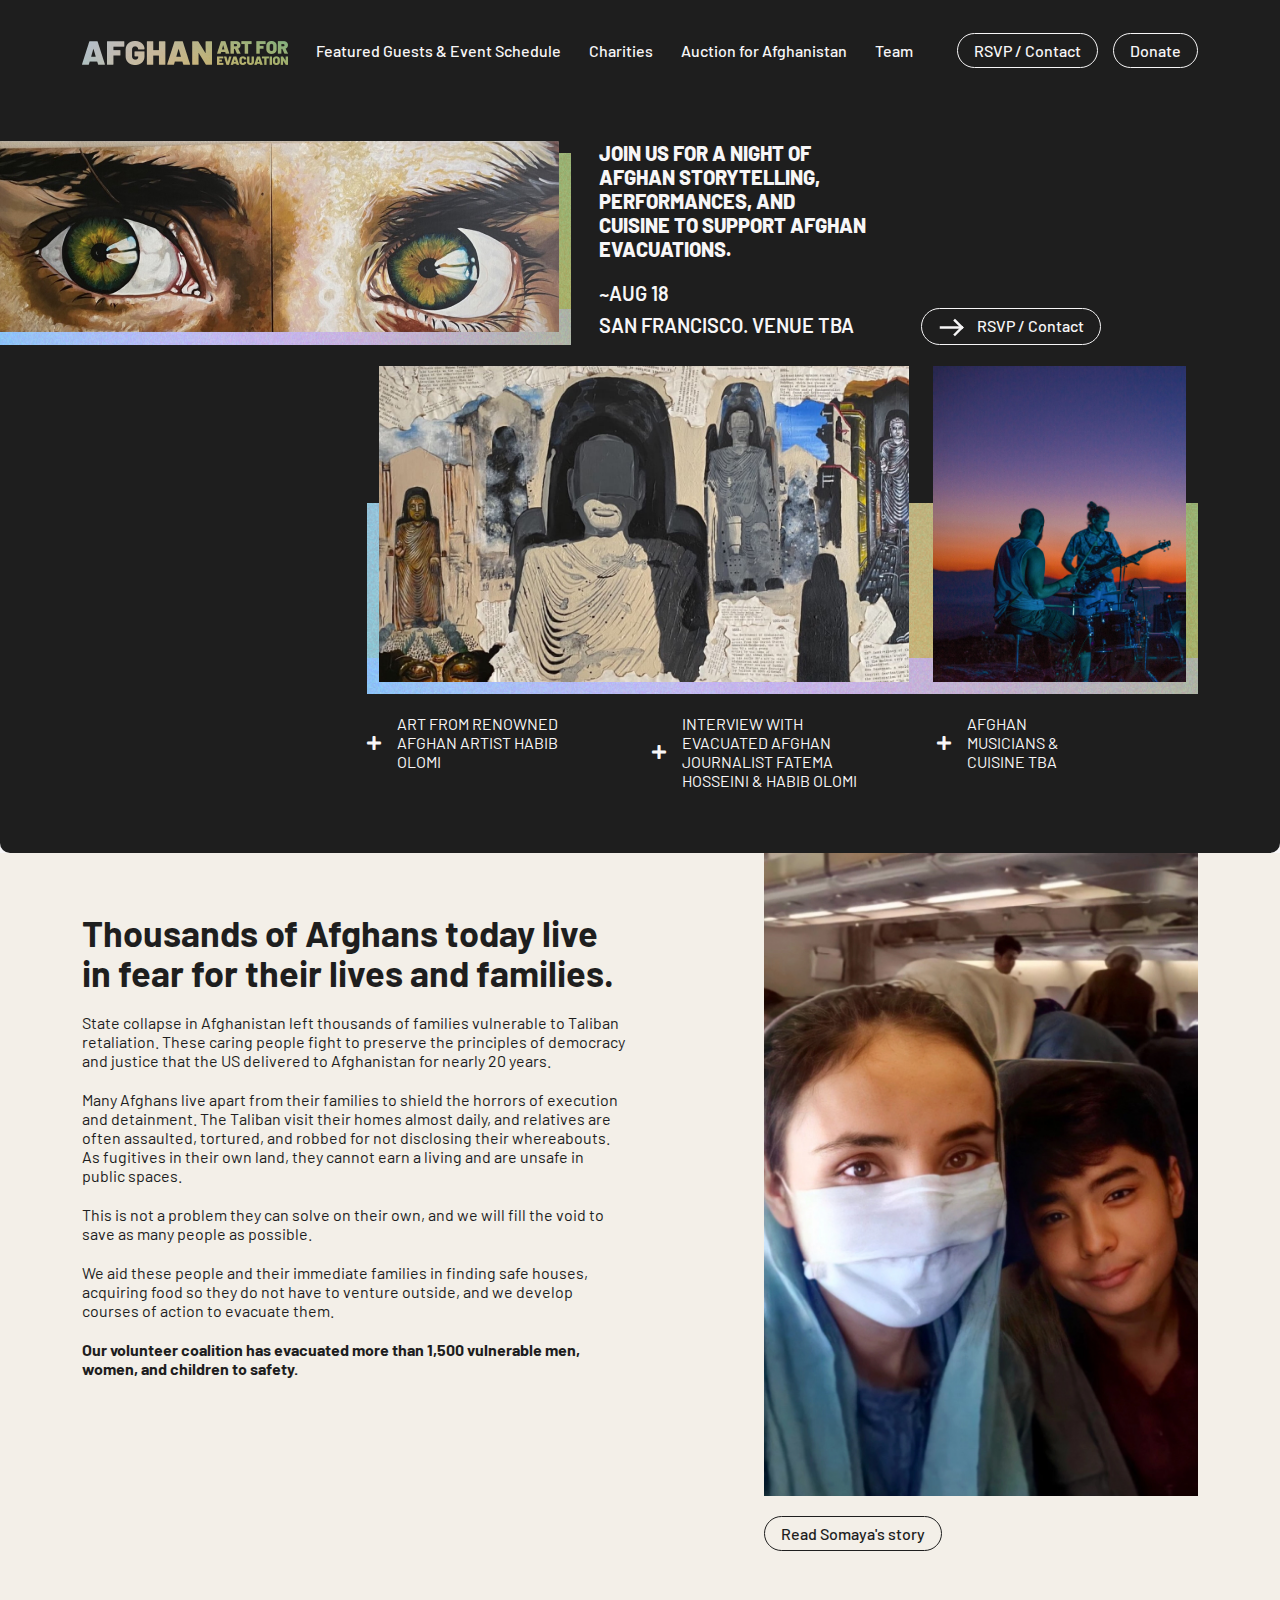
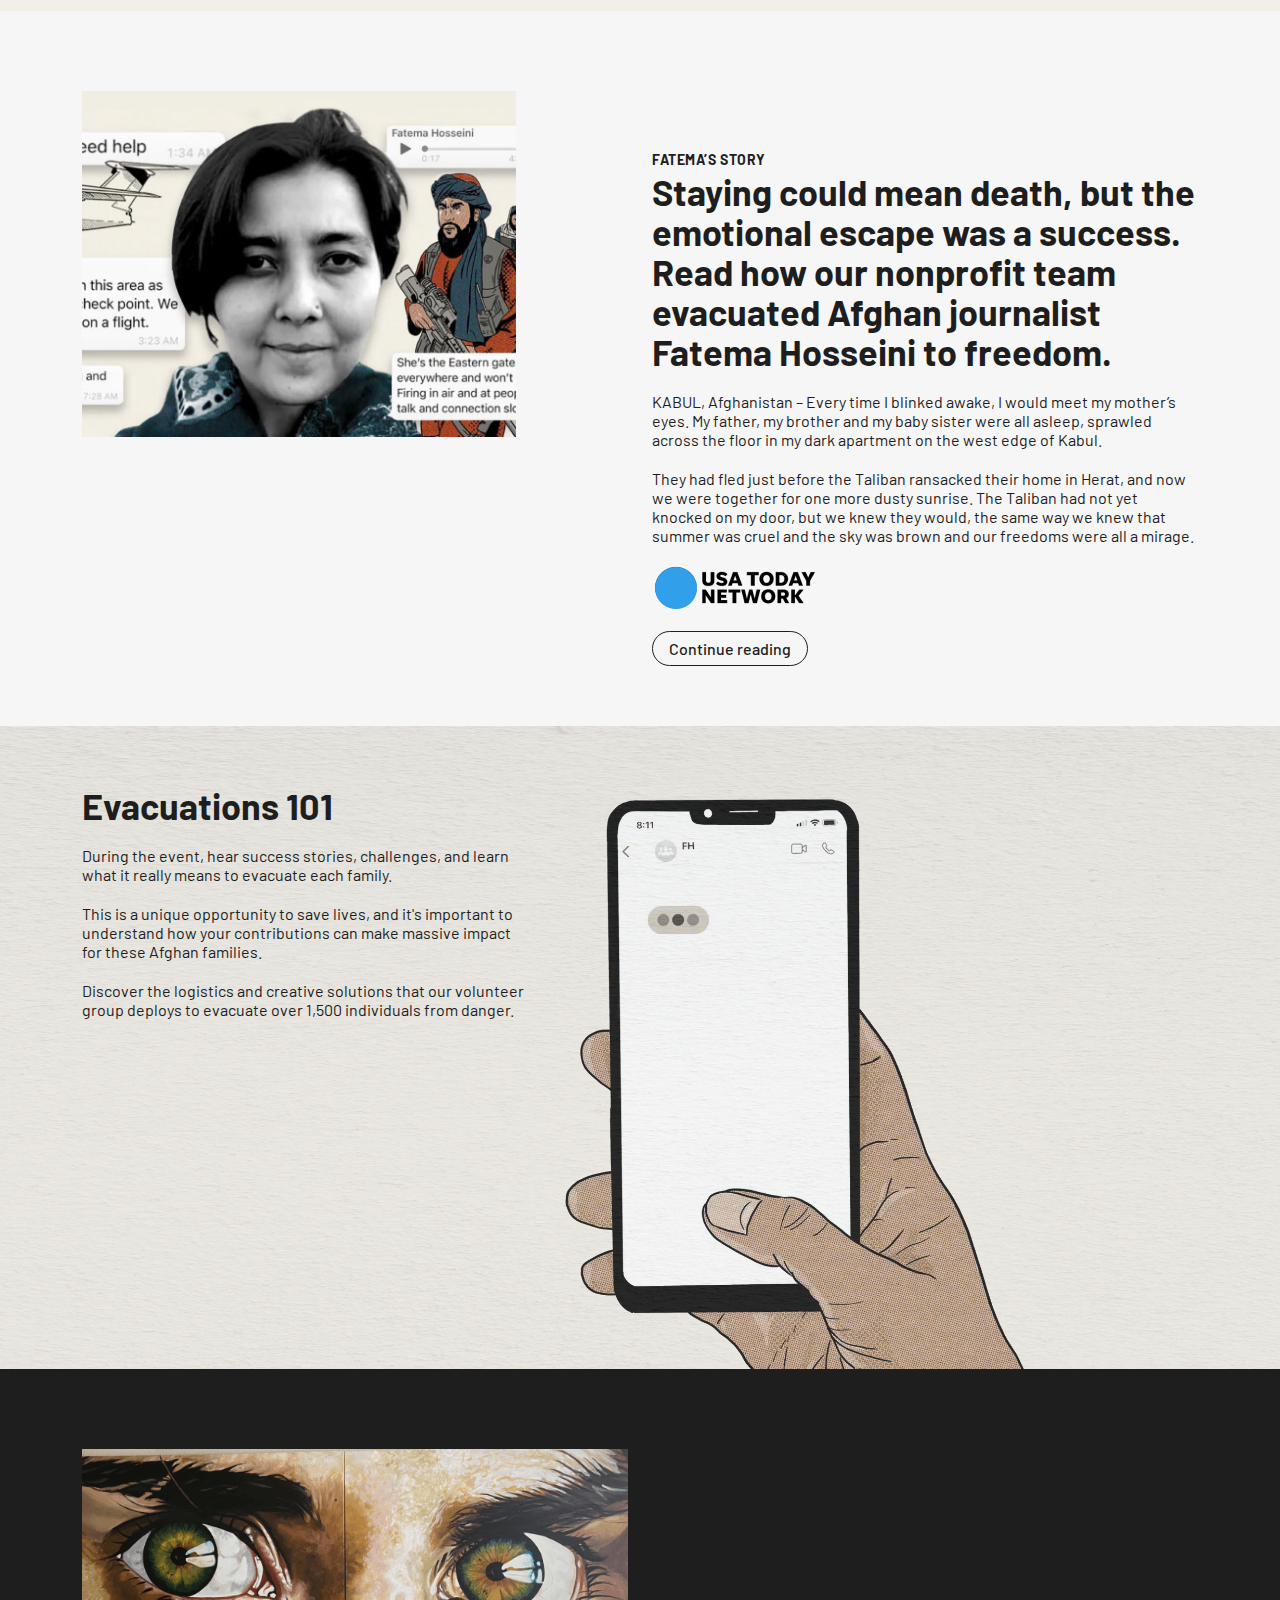
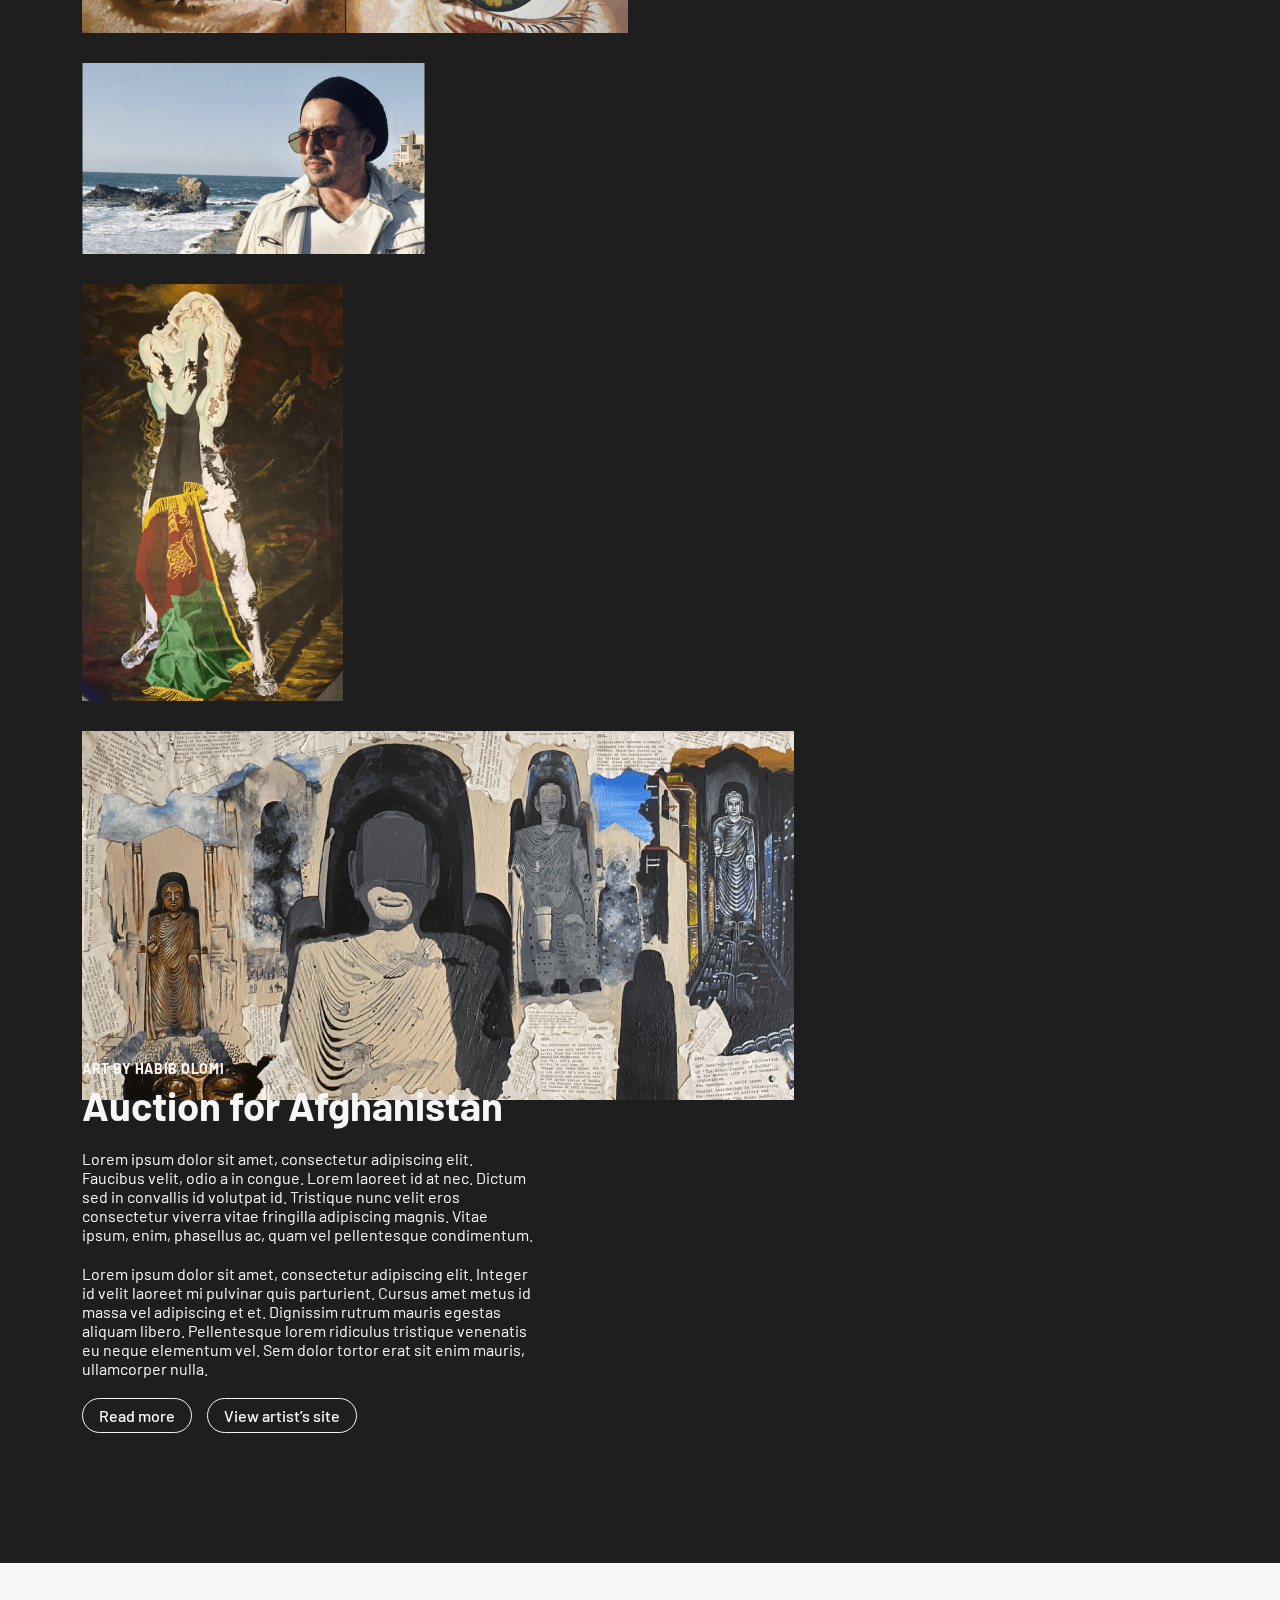
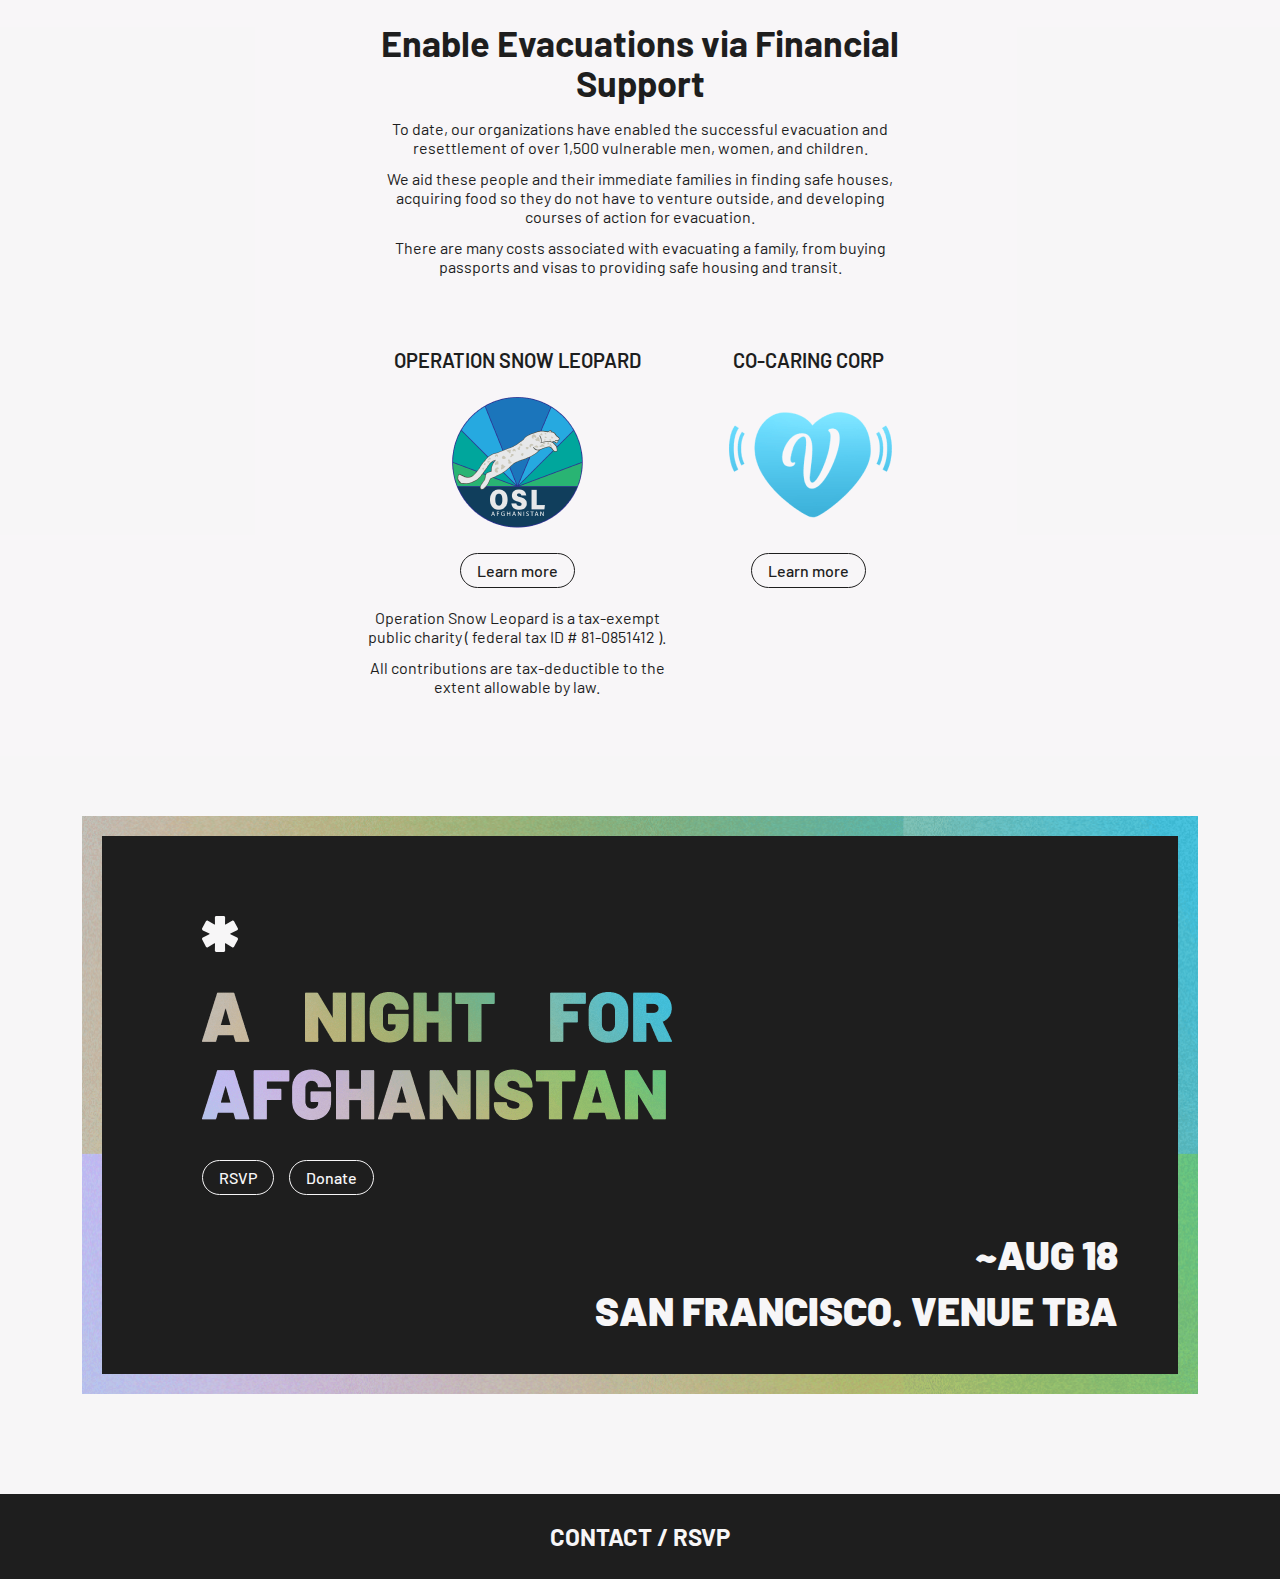
==== index.html @ 92ca0823 "Add files via upload" ====
<!DOCTYPE html>
<html lang="en">
<head>
<meta charset="utf-8">
<meta name="description" content="">
<meta http-equiv="X-UA-Compatible" content="IE=edge">
<!-- <meta name="viewport" content="width=device-width, initial-scale=1"> -->
<meta name="viewport" content="width=device-width, initial-scale=1, user-scalable=no">
<title>Afghan Art For Evacuation</title>
<meta name="description" content="" />
<meta name="title" content="" />
<meta name="keywords" content="" />
<!-- Favicon -->
<link rel="apple-touch-icon" sizes="180x180" href="images/apple-touch-icon.png">
<link rel="icon" type="image/png" sizes="32x32" href="images/favicon-32x32.png">
<link rel="icon" type="image/png" sizes="16x16" href="images/favicon-16x16.png">
<link rel="manifest" href="images/site.webmanifest">
<link rel="mask-icon" href="images/safari-pinned-tab.svg" color="#5bbad5">
<meta name="msapplication-TileColor" content="#da532c">
<meta name="theme-color" content="#ffffff">
<!-- Bootstrap -->
<link href="css/bootstrap.css" rel="stylesheet">
<!--=== Add By Designer ===-->
<link href="css/style.css" rel="stylesheet">
<link href="fonts/fonts.css" rel="stylesheet">
<link href="css/responsive.css" rel="stylesheet">
<!-- Font Awesome -->
<link href="css/fontawesome.min.css" rel="stylesheet">
<!--=== Windows Phone JS Code Start ===-->
<script type="text/javascript">
	if (navigator.userAgent.match(/IEMobile\/10\.0/)) {
		var msViewportStyle = document.createElement('style')
		msViewportStyle.appendChild(
			document.createTextNode(
				'@-ms-viewport{width:auto!important}'
				)
			)
		document.querySelector('head').appendChild(msViewportStyle)
	}
</script>
<!--=== Windows Phone JS Code End ===-->
<!-- HTML5 shim and Respond.js for IE8 support of HTML5 elements and media queries -->
<!-- WARNING: Respond.js doesn't work if you view the page via file:// -->
	<!--[if lt IE 9]>
	<script src="https://oss.maxcdn.com/html5shiv/3.7.2/html5shiv.min.js"></script>
	<script src="https://oss.maxcdn.com/respond/1.4.2/respond.min.js"></script>
<![endif]-->
</head>
<body>
<!-- header start -->
<header class="header">
	<div class="container">
		<nav class="navbar navbar-expand-lg">
			<a class="navbar-brand" href="index.html"><img src="images/logo.png" alt="logo" class="img-fluid"></a>
			<button class="navbar-toggler collapsed" type="button" data-bs-toggle="collapse" data-bs-target="#navbar-content">
				<div class="hamburger-toggle">
					<div class="hamburger">
						<span></span>
						<span></span>
						<span></span>
					</div>
				</div>
			</button>
			<div class="collapse navbar-collapse" id="navbar-content">
				<ul class="navbar-nav">
					<li class="nav-item">
						<a class="nav-link" href="event-schedule.html">Featured Guests & Event Schedule</a>
					</li>
					<li class="nav-item">
						<a class="nav-link" href="charities.html">Charities</a>
					</li>
					<li class="nav-item">
						<a class="nav-link" href="auctionfor.html">Auction for Afghanistan</a>
					</li>
					<li class="nav-item">
						<a class="nav-link" href="team.html">Team</a>
					</li>
				</ul>
				<div class="rsvpDonateButton">
					<a class="btn btnSimpleWhite" href="auction.html" role="button">RSVP / Contact</a>
					<a class="btn btnSimpleWhite" href="javascript:void(0);" role="button">Donate</a>
				</div>
			</div>
		</nav>
	</div>
</header>
<!-- header end -->

<!-- content start -->
<div class="content">
	<!-- mainBanner -->
	<div class="mainBanner">
		<!-- joinUsForNight -->
		<div class="joinUsForNight">
			<div class="joinUsForNightContent">
				<div class="image">
					<img src="images/joinUsForNight.jpg" alt="joinUsForNight" class="img-fluid">
				</div>
				<div class="mainDetail">
					<div class="detail bigDetail text-uppercase fw600 text-F7F6F7">
						<div class="smallTitle text-F7F6F7">
							<h4>Join us for a night of Afghan storytelling, performances, and cuisine to support Afghan Evacuations.</h4>
						</div>
						<p>~aug 18</p>
						<p>SAN FRANCISCO. VENUE TBA</p>
					</div>
					<div class="rsvpButton">
						<a class="btn btnSimpleWhite" href="javascript:void(0);" role="button"><svg width="25" height="19" viewBox="0 0 25 19" fill="none" xmlns="http://www.w3.org/2000/svg"><path d="M2 9.49988L22.1429 9.4999" stroke="#F7F6F7" stroke-width="2.47061" stroke-linecap="square"/><path d="M15.9258 2.42859L22.9972 9.50002" stroke="#F7F6F7" stroke-width="2.47061" stroke-linecap="square"/><path d="M15.9258 16.5714L22.9972 9.49998" stroke="#F7F6F7" stroke-width="2.47061" stroke-linecap="square"/></svg> RSVP / Contact</a>
					</div>
				</div>
			</div>
		</div>
		<!-- joinUsForNight -->
		
		<!-- artistArt -->
		<div class="artistArt">
			<div class="container">
				<div class="row justify-content-end">
					<div class="col-md-12 col-lg-10 col-xl-9 col-xxl-9">
						<div class="artistArtContent">
							<div class="mainImage">
								<div class="row">
									<div class="col-sm-8 col-md-8 col-lg-8 col-xl-8 col-xxl-8">
										<div class="image">
											<img src="images/artistArtImg1.jpg" alt="artistArtImg" class="img-fluid">
										</div>
									</div>
									<div class="col-sm-4 col-md-4 col-lg-4 col-xl-4 col-xxl-4">
										<div class="artist-block">
											<div class="image">
												<img src="images/artistArtImg2.jpg" alt="artistArtImg" class="img-fluid">
											</div>
											<div class="artistArtList artistArtList-mbl">
												<div class="row">
													<div class="col-sm-6 col-md-6 col-lg-6 col-xl-4 col-xxl-4">
														<div class="artistArtBlock">
															<a href="javascript:void(0);" data-scroll-nav="0">art from renowned afghan artist Habib Olomi</a>
														</div>
													</div>
													<div class="col-sm-6 col-md-6 col-lg-6 col-xl-4 col-xxl-4">
														<div class="artistArtBlock">
															<a href="javascript:void(0);">interview with evacuated afghan journalist fatema hosseini & habib olomi</a>
														</div>
													</div>
													<!-- <div class="col-sm-6 col-md-6 col-lg-6 col-xl-3 col-xxl-3">
														<div class="artistArtBlock">
															<a href="javascript:void(0);">music from [band name]</a>
														</div>
													</div> -->
													<div class="col-sm-6 col-md-6 col-lg-6 col-xl-3 col-xxl-3">
														<div class="artistArtBlock">
															<a href="javascript:void(0);">Afghan Musicians & CUISINE TBA</a>
														</div>
													</div>
												</div>
											</div>
										</div>
									</div>
								</div>
							</div>

							<div class="artistArtList artistArtList-mbl-d-none">
								<div class="row">
									<div class="col-sm-6 col-md-6 col-lg-6 col-xl-4 col-xxl-4">
										<div class="artistArtBlock">
											<a href="javascript:void(0);" data-scroll-nav="0">art from renowned afghan artist Habib Olomi</a>
										</div>
									</div>
									<div class="col-sm-6 col-md-6 col-lg-6 col-xl-4 col-xxl-4">
										<div class="artistArtBlock">
											<a href="javascript:void(0);">interview with evacuated afghan journalist fatema hosseini & habib olomi</a>
										</div>
									</div>
									<!-- <div class="col-sm-6 col-md-6 col-lg-6 col-xl-3 col-xxl-3">
										<div class="artistArtBlock">
											<a href="javascript:void(0);">music from [band name]</a>
										</div>
									</div> -->
									<div class="col-sm-6 col-md-6 col-lg-6 col-xl-3 col-xxl-3">
										<div class="artistArtBlock">
											<a href="javascript:void(0);">Afghan Musicians & CUISINE TBA</a>
										</div>
									</div>
								</div>
							</div>
						</div>
					</div>
				</div>
			</div>
		</div>
		<!-- artistArt -->
	</div>
	<!-- mainBanner -->

	<!-- fatemaStory -->
	<div class="fatemaStory commonCreamBg">
		<div class="container">
			<div class="row">
				<div class="col-md-6 col-lg-6 col-xl-6 col-xxl-6">
					<div class="fatemaStoryDetail">
						<div class="blockTitle">
							<h2>Thousands of Afghans today live in fear for their lives and families.</h2>
						</div>
						<div class="detail">
							<p>State collapse in Afghanistan left thousands of families vulnerable to Taliban retaliation. These caring people fight to preserve the principles of democracy and justice that the US delivered to Afghanistan for nearly 20 years.</p>

							<p>Many Afghans live apart from their families to shield the horrors of execution and detainment. The Taliban visit their homes almost daily, and relatives are often assaulted, tortured, and robbed for not disclosing their whereabouts. As fugitives in their own land, they cannot earn a living and are unsafe in public spaces.</p>

							<p>This is not a problem they can solve on their own, and we will fill the void to save as many people as possible.</p>

							<p>We aid these people and their immediate families in finding safe houses, acquiring food so they do not have to venture outside, and we develop courses of action to evacuate them.</p>

							<p><b>Our volunteer coalition has evacuated more than 1,500 vulnerable men, women, and children to safety.</b></p>
						</div>
					</div>
				</div>
				<div class="col-md-6 col-lg-6 col-xl-6 col-xxl-6">
					<div class="fatemaStoryImage">
						<img src="images/fatema.jpg" alt="fatema" class="img-fluid">

						<div class="continueButton text-start">
							<a class="btn btnSimpleBlack" href="javascript:void(0);" role="button">Read Somaya's story</a>
						</div>
					</div>
				</div>
			</div>
		</div>
	</div>
	<!-- fatemaStory -->

	<!-- fatemaStory -->
	<div class="fatemaStory fatemaStory2">
		<div class="container">
			<div class="row">
				<div class="col-md-6 col-lg-6 col-xl-6 col-xxl-6 d-none d-md-block">
					<div class="fatemaStoryImage float-start">
						<img src="images/fatema2.jpg" alt="fatema" class="img-fluid">
					</div>
				</div>
				<div class="col-md-6 col-lg-6 col-xl-6 col-xxl-6">
					<div class="fatemaStoryDetail">
						<span class="subTitle">Fatema’s Story</span>
						<div class="blockTitle">
							<h2>Staying could mean death, but the emotional escape was a success. Read how our nonprofit team evacuated Afghan journalist Fatema Hosseini to freedom.</h2>
						</div>
						<div class="fatemaStoryImage">
							<img src="images/fatema2.jpg" alt="fatema" class="img-fluid d-block d-md-none">
						</div>
						<div class="detail">
							<p>KABUL, Afghanistan – Every time I blinked awake, I would meet my mother’s eyes. My father, my brother and my baby sister were all asleep, sprawled across the floor in my dark apartment on the west edge of Kabul.</p>

							<p>They had fled just before the Taliban ransacked their home in Herat, and now we were together for one more dusty sunrise. The Taliban had not yet knocked on my door, but we knew they would, the same way we knew that summer was cruel and the sky was brown and our freedoms were all a mirage.</p>

							<div class="country">
								<img src="images/usaCountry.png" alt="usaCountry" class="img-fluid">
							</div>

							<div class="continueButton">
								<a class="btn btnSimpleBlack" href="javascript:void(0);" role="button">Continue reading</a>
							</div>
						</div>
					</div>
				</div>
			</div>
		</div>
	</div>
	<!-- fatemaStory -->

	<!-- evacuations -->
	<div class="evacuations commonCreamBg">
		<div class="overlay-bg"></div>
		<div class="container">
			<div class="evacuationsContent">
				<div class="row">
					<div class="col-md-5 col-lg-5 col-xl-5 col-xxl-5">
						<div class="evacuationsDetail">
							<div class="blockTitle">
								<h2>Evacuations 101</h2>
							</div>
							<div class="detail">
								<p>During the event, hear success stories, challenges, and learn what it really means to evacuate each family.</p>
								<p>This is a unique opportunity to save lives, and it's important to understand how your contributions can make massive impact for these Afghan families.</p>
								<p>Discover the logistics and creative solutions that our volunteer group deploys to evacuate over 1,500 individuals from danger.</p>
							</div>
						</div>
					</div>
					<div class="col-md-7 col-lg-7 col-xl-7 col-xxl-7">
						<div class="evacuationsImage">
							<img src="images/evacuations.gif" alt="evacuations" class="img-fluid">
						</div>
					</div>
				</div>
			</div>
		</div>
	</div>
	<!-- evacuations -->

	<!-- auction-gallery -->
	<div class="auction-gallery" data-scroll-index="0">
		<div class="container">
			<div class="grid row justify-content-center">
				<div class="grid-item grid-text col-md-7 col-lg-6 col-xl-5 col-xxl-5 d-block d-sm-none">
					<div class="text-block">
						<div class="subTitle">
							<h2>art by Habib olomi</h2>
						</div>
						<div class="sectionTitle fw700">
							<h3>Auction for Afghanistan</h3>
						</div>
					</div>
				</div>
				<div class="grid-item col-sm-6 col-md-6 col-lg-6 col-xl-6 col-xxl-6">
					<img src="images/piece-3.png" alt="piece-3" class="img-fluid">
				</div>
				<div class="grid-item col-sm-5 col-md-4 col-lg-4 col-xl-4 col-xxl-4">
					<img src="images/habib-g.png" alt="habib-g" class="img-fluid">
				</div>
				<div class="grid-item col-sm-4 col-md-4 col-lg-3 col-xl-3 col-xxl-3">
					<img src="images/piece-2.png" alt="piece-2" class="img-fluid">
				</div>
				<div class="grid-item col-sm-8 col-md-8 col-lg-8 col-xl-8 col-xxl-8">
					<a href="auctionfor.html">
						<img src="images/piece.png" alt="piece" class="img-fluid">
					</a>
				</div>
				<div class="grid-item grid-text col-sm-8 col-md-7 col-lg-6 col-xl-5 col-xxl-5">
					<div class="text-block">
						<div class="subTitle d-none d-sm-block">
							<h2>art by Habib olomi</h2>
						</div>
						<div class="sectionTitle fw700 d-none d-sm-block">
							<h3>Auction for Afghanistan</h3>
						</div>
						<p>Lorem ipsum dolor sit amet, consectetur adipiscing elit. Faucibus velit, odio a in congue. Lorem laoreet id at nec. Dictum sed in convallis id volutpat id. Tristique nunc velit eros consectetur viverra vitae fringilla adipiscing magnis. Vitae ipsum, enim, phasellus ac, quam vel pellentesque condimentum.</p>
						<p>Lorem ipsum dolor sit amet, consectetur adipiscing elit. Integer id velit laoreet mi pulvinar quis parturient. Cursus amet metus id massa vel adipiscing et et. Dignissim rutrum mauris egestas aliquam libero. Pellentesque lorem ridiculus tristique venenatis eu neque elementum vel. Sem dolor tortor erat sit enim mauris, ullamcorper nulla.</p>
						<div class="artists-more">
							<a class="btn btnSimpleWhite" href="javascript:void(0);" role="button">Read more</a>
							<a class="btn btnSimpleWhite" href="javascript:void(0);" role="button">View artist’s site</a>
						</div>
					</div>
				</div>
			</div>
		</div>
	</div>
	<!-- auction-gallery end -->

	<!-- supporting -->
	<div class="supporting text-center commonCreamBg">
		<div class="container">
			<div class="row justify-content-center">
				<div class="col-md-10 col-lg-7 col-xl-6 col-xxl-6">
					<div class="blockTitle">
						<h2>Enable Evacuations via Financial Support</h2>
					</div>
					<p>To date, our organizations have enabled the successful evacuation and resettlement of over 1,500 vulnerable men, women, and children.</p>
					<p>We aid these people and their immediate families in finding safe houses, acquiring food so they do not have to venture outside, and developing courses of action for evacuation.</p>
					<p>There are many costs associated with evacuating a family, from buying passports and visas to providing safe housing and transit.</p>
					<div class="leopard-corp">
						<div class="leopard">
							<div class="smallTitle">
								<h3>Operation snow leopard</h3>
							</div>
							<div class="image">
								<img src="./images/leopard.png" alt="leopard" class="img-fluid">
							</div>
							<a class="btn btnSimpleBlack" target="_blank" href="https://www.operationsnowleopard.org/about" role="button">Learn more</a>
							<div class="detail">
								<p>Operation Snow Leopard is a tax-exempt public charity ( federal tax ID # 81-0851412 ).</p>

								<p>All contributions are tax-deductible to the extent allowable by law.</p>
							</div>
						</div>	
						<div class="leopard">
							<div class="smallTitle">
								<h3>CO-CARING CORP</h3>
							</div>
							<div class="image">
								<img src="./images/hart-img.png" alt="hart-img" class="img-fluid">
							</div>
							<a class="btn btnSimpleBlack" href="javascript:void(0);" role="button">Learn more</a>
						</div>	
					</div>
				</div>
			</div>
		</div>
	</div>
	<!-- supporting -->

	<!-- conference -->
	<div class="conference">
		<div class="container">
			<div class="c-background">
				<div class="c-text-img">
					<div class="svg-img">
						<img src="./images/star.svg" alt="star" class="img-fluid">
					</div>
					<div class="image">
						<img src="./images/afghanistan.png" alt="afghanistan" class="img-fluid">
					</div>
					<div class="all-button">
						<a class="btn btnSimpleWhite" href="javascript:void(0);" role="button">RSVP</a>
						<a class="btn btnSimpleWhite" href="javascript:void(0);" role="button">Donate</a>
					</div>
					<div class="c-text">
						<div class="sectionTitle">
							<span>~Aug 18</span>
							<span>SAN FRANCISCO. VENUE TBA</span>
						</div>
					</div>
				</div>
			</div>
		</div>
	</div>
	<!-- conference end -->
</div>
<!-- content end -->



<!-- footer start -->
<footer class="footer">
	<div class="container">
		<div class="rsvp">
			<p><a href="auction.html">CONTACT / RSVP</a></p>
		</div>
	</div>
</footer>
<!-- footer end -->
<!-- jQuery (necessary for Bootstrap's JavaScript plugins) -->
<script src="js/jquery-3.6.0.min.js"></script>
<!-- Include all compiled plugins (below), or include individual files as needed -->
<script src="js/bootstrap.bundle.min.js"></script>
<!-- Bootstrap Bundle with Popper -->
<!-- sticky-kit -->
<!-- <script src="js/sticky-kit.min.js"></script> -->
<!-- gallery -->
<script src="js/isotope.pkgd.js"></script>
<script src="js/imagesloaded.pkgd.min.js"></script>
<!-- scrollIt -->
<script src="js/scrollIt.js"></script>
<!-- FontAwesome -->
<script src="js/all.min.js"></script>
<!-- ofi -->
<script src="js/ofi.min.js"></script>
<script src="js/script.js"></script>
</body>
</html>
---- css/style.css ----
@charset "utf-8";
/* CSS Document */

/*---------- Google Fonts ----------*/
/* font-family: 'Barlow', sans-serif; */
@import url('https://fonts.googleapis.com/css2?family=Barlow:ital,wght@0,100;0,200;0,300;0,400;0,500;0,600;0,700;0,800;0,900;1,100;1,200;1,300;1,400;1,500;1,600;1,700;1,800;1,900&display=swap');


body{
	font-family: 'Barlow', sans-serif;
	font-weight: 400;
	color: #1E1E1E;
	background-color: #F7F6F7;
}

a,
input,
button,
textarea { outline: none !important; }

a {
	transition: all ease-in-out 300ms;
	-webkit-transition: all ease-in-out 300ms;
	-ms-transition: all ease-in-out 300ms;
	-o-transition: all ease-in-out 300ms;
	-moz-transition: all ease-in-out 300ms;
}

p {
	font-size: 16px;
	line-height: 19px;
	margin-bottom: 20px;
}

.bigDetail p {
	font-size: 20px;
	line-height: 24px;
}

.fw100 {
	font-weight: 100 !important;
}

.fw200 {
	font-weight: 200 !important;
}

.fw300 {
	font-weight: 300 !important;
}

.fw400 {
	font-weight: 400 !important;
}

.fw500 {
	font-weight: 500 !important;
}

.fw600 {
	font-weight: 600 !important;
}

.fw700 {
	font-weight: 700 !important;
}

.fw800 {
	font-weight: 800 !important;
}

.fw900 {
	font-weight: 900 !important;
}

.text-F7F6F7 {
	color: #F7F6F7 !important;
}

.text-1E1E1E {
	color: #1E1E1E !important;
}

/* Buttons */
.btn {
	font-weight: 500;
	font-size: 16px;
	line-height: 19px;
	padding: 7px 16px;
	border: 1px solid transparent;
	box-shadow: none !important;
	border-radius: 40px;
	-webkit-border-radius: 40px;
	-moz-border-radius: 40px;
	-ms-border-radius: 40px;
	-o-border-radius: 40px;
}

.btn svg {
	display: inline-block;
	margin-right: 10px;
}

.btnSimpleWhite {
	color: #F7F6F7;
	border-color: #F7F6F7;
	background-color: transparent;
}

.btnSimpleWhite:focus {
	color: #F7F6F7;
	border-color: #F7F6F7;
	background-color: transparent;
}

.btnSimpleWhite:hover,
.btnSimpleWhite:active:focus {
	color: #1E1E1E;
	border-color: #F7F6F7;
	background-color: #F7F6F7;
}

.btnSimpleWhite:hover svg path,
.btnSimpleWhite:active:focus svg path {
	stroke: #1E1E1E;
}

.btnSimpleBlack {
	color: #1E1E1E;
	border-color: #1E1E1E;
	background-color: transparent;
}

.btnSimpleBlack:focus {
	color: #1E1E1E;
	border-color: #1E1E1E;
	background-color: transparent;
}

.btnSimpleBlack:hover,
.btnSimpleBlack:active:focus {
	color: #F7F6F7;
	border-color: #1E1E1E;
	background-color: #1E1E1E;
}

.btnSimpleBlack:hover svg path,
.btnSimpleBlack:active:focus svg path {
	stroke: #F7F6F7 !important;
}
/* Buttons */

/* subTitle */

.subTitle {
	display: block;
	font-weight: 700;
	color: #1E1E1E;
	text-transform: uppercase;
	font-size: 14px;
	line-height: 17px;
	letter-spacing: 0.04em;
	margin-bottom: 4px;
}

.subTitle * {
	font-weight: inherit;
	font-size: inherit;
	line-height: inherit;
	color: inherit;
	margin: 0;
}

/* subTitle */

/* sectionTitle */

.sectionTitle {
	font-weight: 900;
	font-size: 40px;
	line-height: 48px;
	color: #1E1E1E;
	margin-bottom: 20px;
}

.sectionTitle span {
	display: block;
}

.sectionTitle * {
	text-decoration: none;
	font-weight: inherit;
	font-size: inherit;
	line-height: inherit;
	color: inherit !important;
	margin: 0;
}

.sectionTitle a:hover {
	opacity: 0.7;
}
/* sectionTitle */

/* blockTitle */

.blockTitle {
	font-weight: 700;
	font-size: 36px;
	line-height: 40px;
	color: #1E1E1E;
	margin-bottom: 20px;
}

.blockTitle span {
	display: block;
}

.blockTitle * {
	text-decoration: none;
	font-weight: inherit;
	font-size: inherit;
	line-height: inherit;
	color: inherit !important;
	margin: 0;
}

.blockTitle a:hover {
	opacity: 0.7;
}

.smallTitle {
	font-weight: 800;
	font-size: 20px;
	line-height: 24px;
	color: #1E1E1E;
	margin-bottom: 20px;
}

.smallTitle * {
	text-decoration: none;
	font-weight: inherit;
	font-size: inherit;
	line-height: inherit;
	color: inherit !important;
	margin: 0;
}

.smallTitle a:hover {
	opacity: 0.7;
}
/* blockTitle */

.commonBlockDetail500 {
	max-width: 500px;
	width: 100%;
}

.commonBlockDetail400 {
	max-width: 400px;
	width: 100%;
}

.commonBlockDetail713 {
	max-width: 713px;
	width: 100%;
}

/*==================================================================*/
/*========== Header Start ==========*/
/*==================================================================*/
.header {
	background-color: #1E1E1E;
	padding: 33px 0;
	position: fixed;
	left: 0;
	right: 0;
	top: 0;
	z-index: 999;
}

.header .rsvpDonateButton .btn {
	margin: 0 6px;
}

.header .rsvpDonateButton .btn:first-child {
	margin-left: 0;
}

.header .rsvpDonateButton {
	margin-left: auto;
}

.header .rsvpDonateButton .btn:last-child {
	margin-right: 0;
}

.navbar {
	padding: 0;
}

.navbar-brand {
	padding: 0;
	width: 206px;
	margin-right: 28px;
}

.navbar-toggler {
	width: 30px;
	height: 30px;
	padding: 0;
	box-shadow: none !important;
}

.navbar-toggler .hamburger {
	display: flex;
	flex-wrap: wrap;
	align-items: center;
	flex-direction: column;
}

.navbar-toggler .hamburger span {
	width: 100%;
	height: 3px;
	background-color: #F7F6F7;
	margin-bottom: 5px;
	position: relative;
	transition: 0.4s;
	-webkit-transition: 0.4s;
	-moz-transition: 0.4s;
	-ms-transition: 0.4s;
	-o-transition: 0.4s;
	border-radius: 6px;
	-webkit-border-radius: 6px;
	-moz-border-radius: 6px;
	-ms-border-radius: 6px;
	-o-border-radius: 6px;
}

.navbar-toggler .hamburger span:first-child {
	top: 8px;
	transform: rotate(45deg);
	-webkit-transform: rotate(45deg);
	-moz-transform: rotate(45deg);
	-ms-transform: rotate(45deg);
	-o-transform: rotate(45deg);
}

.navbar-toggler .hamburger span:nth-child(2) {
  	opacity: 0;
}

.navbar-toggler .hamburger span:last-child {
	margin: 0;
	top: -8px;
	transform: rotate(-45deg);
	-webkit-transform: rotate(-45deg);
	-moz-transform: rotate(-45deg);
	-ms-transform: rotate(-45deg);
	-o-transform: rotate(-45deg);
}

.navbar-toggler.collapsed .hamburger span {
	opacity: 1 !important;
	top: auto !important;
	transform: none !important;
	-webkit-transform: none !important;
	-moz-transform: none !important;
	-ms-transform: none !important;
	-o-transform: none !important;
}

.navbar-nav .nav-item {
	margin: 0 14px;
}

.navbar-nav .nav-item:first-child {
	margin-left: 0;
}

.navbar-nav .nav-item:last-child {
	margin-right: 0;
}

.navbar-nav .nav-item .nav-link {
	font-family: 'Barlow', sans-serif;
	font-weight: 500;
	font-size: 16px;
	line-height: 19px;
	color: #F7F6F7;
	padding: 0;
}

.navbar-nav .nav-item.active .nav-link,
.navbar-nav .nav-item .nav-link.active {
	font-weight: 700;
}
/*==================================================================*/
/*========== Header End ==========*/
/*==================================================================*/



/*==================================================================*/
/*========== New Class Add Start ==========*/
/*==================================================================*/
.content {
	margin-top: 101px;
}


/* mainBanner */
.mainBanner {
	padding-top: 40px;
	padding-bottom: 60px;
	background-color: #1E1E1E;
	border-radius: 0 0 10px 10px;
	-webkit-border-radius: 0 0 10px 10px;
	-moz-border-radius: 0 0 10px 10px;
	-ms-border-radius: 0 0 10px 10px;
	-o-border-radius: 0 0 10px 10px;
}

.joinUsForNight .joinUsForNightContent {
	display: flex;
	flex-wrap: wrap;
	padding-bottom: 21px;
}

.joinUsForNight .image {
	flex: 0 0 571px;
	max-width: 571px;
	width: 100%;
	padding: 0 12px 12px 0;
	position: relative;
	z-index: 9;
}

.joinUsForNight .image:before {
	position: absolute;
	content: "";
	left: 0;
	right: 0;
	top: 12px;
	bottom: 0;
	width: 100%;
	height: auto;
	background: url("../images/joinUsForNightBackImg.jpg") no-repeat;
	background-size: 100% 100%;
	z-index: -1;
}

.joinUsForNight .image img {
	width: 100%;
}

.joinUsForNight .mainDetail {
	flex: 0 0 530px;
	max-width: 530px;
	display: flex;
	align-items: flex-end;
	width: 100%;
	padding-left: 28px;
}

.joinUsForNight .mainDetail p {
	margin-bottom: 8px;
}

.joinUsForNight .mainDetail .rsvpButton {
	margin-left: 53px;
}

.joinUsForNight .mainDetail .rsvpButton .btn {
	min-width: 180px;
}

.artistArt .mainImage {
	position: relative;
	padding: 0 12px 12px;
	z-index: 9;
}

.artistArt .mainImage:before {
	position: absolute;
	content: "";
	left: 0;
	right: 0;
	top: auto;
	bottom: 0;
	width: 100%;
	height: 191px;
	background: url("../images/joinUsForNightBackImg.jpg") no-repeat;
	background-size: 100% 100%;
	z-index: -1;
}

.artistArt .mainImage .image {
	height: 100%;
}

.artistArt .mainImage .image img {
	width: 100%;
	height: 100%;
	object-fit: cover;
	font-family: 'object-fit: cover';
}

.artistArtList {
	padding-top: 20px;
}

.artistArtList .artistArtBlock a {
	text-decoration: none;
	display: inline-block;
	font-size: 16px;
	line-height: 19px;
	text-transform: uppercase;
	color: #F7F6F7;
	padding-left: 30px;
	text-align: left;
	position: relative;
	padding-right: 30px;
}

.artistArtList .artistArtBlock a:before {
	position: absolute;
	content: "\f067";
	font-family: 'Font Awesome 5 Free';
    font-weight: 900;
	left: 0;
	top: 50%;
	transform: translate(0, -50%);
	-webkit-transform: translate(0, -50%);
	-moz-transform: translate(0, -50%);
	-ms-transform: translate(0, -50%);
	-o-transform: translate(0, -50%);
}

.artistArtList .artistArtBlock a:hover {
	opacity: 0.7;
}
/* mainBanner */

/* fatemaStory */
.fatemaStory {
	padding-bottom: 60px;
}

.fatemaStory2 {
	padding-top: 80px;
}

.commonCreamBg {
	/* background: url("../images/fatemaStoryBg.png") no-repeat; */
	background-size: cover;
	background-color: #F3EFE8;
	position: relative;
}

.commonCreamBg .overlay-bg {
	position: absolute;
	top: 0;
	left: 0;
	bottom: 0;
	right: 0;
	background: url(../images/layer-bg.png) repeat;
}

.fatemaStory .fatemaStoryDetail {
	padding-top: 60px;
}

.fatemaStory .fatemaStoryDetail .continueButton {
	padding-top: 20px;
}

.fatemaStory .fatemaStoryImage {
	max-width: 434px;
	float: right;
}

.fatemaStory .fatemaStoryImage .continueButton {
	padding-top: 20px;
}
/* fatemaStory */

/* evacuations */
.evacuations {
	padding-top: 60px;
}

.evacuations .evacuationsImage {
    text-align: right;
    max-width: 468px;
}

.evacuationsDetail {
    z-index: 9;
    position: relative;
}
/* evacuations */
/*==================================================================*/
/*========== New Class Add End ==========*/
/*==================================================================*/

/* supporting */
.supporting {
	padding: 60px 0px;
	margin-bottom: 100px;
	background-color: rgba(247, 246, 247, 80%);
}

.supporting p {
	margin-bottom: 12px;
}

.supporting .blockTitle {
	margin-bottom: 16px;
}

.supporting p:last-child {
	margin-bottom: 0px;
}

.supporting .leopard-corp {
	display: flex;
	flex-wrap: wrap;
	/* align-items: center; */
	justify-content: space-between;
}

.supporting .leopard-corp .leopard {
	margin-top: 60px;
}

.leopard-corp .image {
	margin-bottom: 20px;
	text-align: center;
}

.supporting .leopard-corp .leopard .detail {
	max-width: 300px;
	width: 100%;
	margin-top: 20px;
}

.leopard-corp .smallTitle {
	text-transform: uppercase;
	font-weight: 600;
}

/* supporting end */


/* conference */

.conference .c-text-img {
	position: relative;		
	background-color: #1E1E1E;
	padding: 80px 60px 40px 100px;
	z-index: 1;
}

.conference .c-background {
	background-image: url("../images/afghanistan-bg.png");
	background-position: center;
	background-repeat: no-repeat;
	background-size: cover;
	padding: 20px;
}

.c-text-img .svg-img {
	margin-bottom: 40px;	
}

.c-background .c-text-img .all-button {
	margin-top: 40px;
}

.c-background .c-text-img .all-button a {
	margin-right: 12px;
}

.c-background .c-text-img .all-button a:last-child {
	margin-right: 0px;
}

.c-background .c-text .sectionTitle {
	color: #F7F6F7;
	text-transform: uppercase;
	text-align: right;
	margin-bottom: 0;
}

.c-background .c-text .sectionTitle span {
	margin-bottom: 8px;
}

.c-background .c-text .sectionTitle span:last-child {
	margin-bottom: 0px;
}

.c-background .c-text {
	margin-top: 35px;
}

/* conference end */

/* team */

.inner-pg {
	position: relative;
	width: 100% !important;
	height: auto !important;
}

.inner-pg .inner-content {
	position: relative;
	padding-top: 240px;
	/* padding-left: 305px; */
}

.inner-pg .left-sidebar {
	/* position: absolute;
	top: 0;
	left: 0; */
	max-width: 246px;
	width: 100%;
	background-color: #1E1E1E;
	min-height: 542px;
	display: flex;
	align-items: flex-end;
	justify-content: center;
	text-align: center;
}

.inner-pg .left-sidebar span {
	font-weight: 900;
	font-size: 28px;
	line-height: 34px;
	text-transform: uppercase;
	display: block;
	padding: 0 10px 42px;
}

.inner-pg .left-sidebar .overlay {
	position: absolute;
	left: 0;
	right: 0;
	bottom: 0;
	width: 100%;
	height: 24px;
}

.inner-pg .left-sidebar .overlay img {
	width: 100%;
	height: 100%;
}

.team-block {
	margin-bottom: 20px;
}

.team-list .row {
	margin: 0px -30px;
}

.team-list .smallTitle {
	text-transform: uppercase;
}

.team-list [class^="col-"] {
	padding: 0px 30px;
}

.team-block .smallTitle {
	font-weight: 600;
	text-transform: uppercase;
	margin-bottom: 16px;
}

.team-block .image {
	height: 256px;
	background-color: #C4C4C4;
}

.team-block .image img {
	width: 100%;
	height: 100%;
	object-fit: cover;
	font-family: "object-fit: cover";
}

.team-block .team-button {
	padding-top: 20px;
}

.team-list .get-touch-button {
	margin-top: 12px;
}

.comman-detail-block {
	margin-top: 60px;
}

.comman-detail-block .smallTitle {
	text-transform: uppercase;
	margin-bottom: 12px;
}

.comman-detail-block .image {
	padding-bottom: 12px;
}

.comman-detail-block .getInTouchButton {
	padding-top: 12px;
}
/* team end */

.common-form .form-group {
	margin-bottom: 28px;
}

.common-form .form-group .form-label {
	font-size: 16px;
	line-height: 19px;
	font-weight: 500;
	color: #1E1E1E;
	margin-bottom: 8px;
}

.common-form .form-group .form-control {
	font-size: 16px;
	line-height: 19px;
	font-weight: 500;
	color: #1E1E1E;
	height: 40px;
	padding: 6px;
	resize: none;
	border: none;
	box-shadow: none;
	background-color: #DEDDDE;
	border-radius: 0px;
	-webkit-border-radius: 0px;
	-moz-border-radius: 0px;
	-ms-border-radius: 0px;
	-o-border-radius: 0px;
}

.common-form .form-group textarea.form-control  {
	height: 200px;
}

.common-form .btn-submit {
	padding-top: 5px;
}

.auction-pg .smallTitle {
	margin-bottom: 32px;
}

.event-schedule-pg .comman-detail-list {
	padding-bottom: 45px;
}

.event-schedule-pg .comman-detail-block:first-child {
	margin-top: 0;
}

.charities-pg .comman-detail-block:first-child {
	margin-top: 0;
}

.auctionfor-pg .comman-detail-block:first-child {
	margin-top: 0;
}

.logo-image {
	padding: 20px 0px 0px;
}

.profile-image {
	margin-bottom: 32px;	
}

.simple-image {
	padding: 12px 0px;
}

.event-schedule-pg ul li h4{
	font-style: normal;
	font-weight: 700;
	font-size: 20px;
	line-height: 24px;
	color: #1E1E1E;
	margin: 0;
}

/* left-sidebar */

.left-sidebar {
	position: relative;
	/* background-image: url("../images/side-img.png");
	background-position: center;
	background-repeat: no-repeat;
	background-size: cover;
	position: sticky;
	top: 0;
	left: 325px;
	height: 640px;
	padding-top: 100px;
	z-index: 1;
	padding-bottom: 24px; */
}

.left-sidebar .fixsidebar {
	position: fixed;
	top: 0;
	float: left;
	width: 246px;
	height: 616px;
    background-color: #1E1E1E;
	overflow: hidden;
    z-index: 2;
    transition: all 0.3s linear;
    -webkit-transition: all 0.3s linear;
    -moz-transition: all 0.3s linear;
    -ms-transition: all 0.3s linear;
    -o-transition: all 0.3s linear;
}

/* left-sidebar end */

/* gallery */

.auction-gallery {
	background-color: #1E1E1E;
	padding: 80px 0px 100px;
}

.auction-gallery .subTitle, .auction-gallery .sectionTitle, .auction-gallery p {
	color: #F7F6F7;
}

.grid:after {
	content: '';
	display: block;
	clear: both;
} 

.grid-item {
	margin-bottom: 30px;
} 

.grid-item.grid-text {
	margin-top: -70px;
}

.grid-item a {
	display: inline-block;
}

.artists-more .btn {
	margin-right: 12px;
}

.artists-more .btn:last-child {
	margin-right: 0px;
}

/* gallery end */

/*==================================================================*/
/*========== Footer Start ==========*/
/*==================================================================*/

.footer.f-white {
	background-color: #F7F6F7;	
}

.footer {
	margin-top: 100px;
	background-color: #1E1E1E;	
}

.footer .rsvp p {
	font-size: 24px;
	line-height: 29px;
	color: #F7F6F7;
	font-weight: 700;
	padding: 28px 0px;
	text-align: center;
	text-transform: uppercase;
	margin-bottom: 0;
}

.footer.f-white .rsvp p {
	color: #000000;
}

.footer .rsvp p a {
	text-decoration: none;
	color: inherit;
}

.footer .rsvp p a:hover {
	opacity: 0.7;
}

/*==================================================================*/
/*========== Footer End ==========*/
/*==================================================================*/



.artistArtList-mbl{
	display: none;
}
---- fonts/fonts.css ----
@font-face {
    font-family: 'Font Awesome 5 Free';
    font-style: normal;
    font-weight: 400;
    font-display: block;
    src: url("fa-regular-400.eot");
    src: url("fa-regular-400.eot?#iefix") format("embedded-opentype"), 
            url("fa-regular-400.woff2") format("woff2"), 
            url("fa-regular-400.woff") format("woff"), 
            url("fa-regular-400.ttf") format("truetype"), 
            url("fa-regular-400.svg#fontawesome") format("svg"); 
}

.fab {
  font-family: 'Font Awesome 5 Brands';
  font-weight: 400; 
}

.far {
    font-family: 'Font Awesome 5 Free';
    font-weight: 400; 
}

@font-face {
    font-family: 'Font Awesome 5 Brands';
    font-style: normal;
    font-weight: 400;
    font-display: block;
    src: url("fa-brands-400.eot");
    src: url("fa-brands-400.eot?#iefix") format("embedded-opentype"), 
            url("fa-brands-400.woff2") format("woff2"), 
            url("fa-brands-400.woff") format("woff"), 
            url("fa-brands-400.ttf") format("truetype"), 
            url("fa-brands-400.svg#fontawesome") format("svg"); 
}

.fab {
  font-family: 'Font Awesome 5 Brands';
  font-weight: 400; 
}

@font-face {
    font-family: 'Font Awesome 5 Free';
    font-style: normal;
    font-weight: 900;
    font-display: block;
    src: url("fa-solid-900.eot");
    src: url("fa-solid-900.eot?#iefix") format("embedded-opentype"), 
            url("fa-solid-900.woff2") format("woff2"), 
            url("fa-solid-900.woff") format("woff"), 
            url("fa-solid-900.ttf") format("truetype"), 
            url("fa-solid-900.svg#fontawesome") format("svg"); 
}

.fa,
.fas {
  font-family: 'Font Awesome 5 Free';
  font-weight: 900; 
}
---- css/responsive.css ----
/*////////////////////////////////////////////////////// Responsive CSS Structure //////////////////////////////////////////////////////*/
@media (min-width: 1200px) and (max-width: 1920px){
}

@media (min-width: 1400px) {
.header .container,
.mainBanner .container { max-width: 1264px; }
.container { max-width: 1264px; }
}

@media (min-width: 1200px) and (max-width: 1299px){
.supporting {margin-bottom: 60px;}
}

@media (min-width: 992px) and (max-width: 1199px){
    .content { margin-top: 96px; }
    .joinUsForNight .image {flex: 0 0 515px;max-width: 515px;}
    .mainBanner {padding-bottom: 50px;}
    .evacuations {padding-top: 50px;}
    .fatemaStory {padding-bottom: 50px;}
    .fatemaStory2 {padding-top: 50px;}
    .fatemaStory .fatemaStoryDetail {padding-top: 45px;}
    .blockTitle {font-size: 30px;line-height: 35px;}
    .fatemaStory .fatemaStoryDetail .continueButton {padding-top: 15px;}
    .auction-gallery {padding: 60px 0px 65px;}
    .grid-item.grid-text {margin-top: -15px;margin-left: 75px;}
    .sectionTitle {margin-bottom: 15px;}
    .supporting {padding: 50px 0px;margin-bottom: 50px;}
    .supporting .leopard-corp .leopard {margin-top: 45px;}
    .conference .c-background {padding: 15px;}
    .conference .c-text-img {padding: 60px 45px 30px 75px;}
    .c-text-img .svg-img {margin-bottom: 30px;}
    .c-background .c-text-img .all-button {margin-top: 30px;}
    .c-background .c-text {margin-top: 30px;}
    .sectionTitle {font-size: 35px;line-height: 42px;}
    .footer {margin-top: 80px;}
    .footer .rsvp p {padding: 20px 0px;}
    .btn {padding: 5px 12px;font-size: 14px;line-height: 16px;}
    .navbar-nav .nav-item .nav-link {font-size: 14px;line-height: 18px;}
    .navbar-nav .nav-item {margin: 0 6px;} 
    .navbar-nav .nav-item {margin: 0 8px;} 
    .joinUsForNight .mainDetail { flex: 0 0 400px; max-width: 400px; }
    .joinUsForNight .mainDetail .rsvpButton { margin-left: 15px; }

    /* inner-pg  */
    .inner-pg .inner-content {padding-top: 190px;}
    .event-schedule-pg .comman-detail-list {padding-bottom: 35px;} 
    .team-list .row {margin: 0px -25px;}
    .team-list [class^="col-"] {padding: 0px 25px;}
    .team-block .image {height: 200px;}
    .inner-pg .left-sidebar span {font-size: 24px;line-height: 30px;}
    .comman-detail-block {margin-top: 50px;}
}

@media (max-width: 991px) { 
    .navbar-nav .nav-item {margin: 6px 0px;}
    .header .rsvpDonateButton {margin-top: 20px;}
    .navbar-nav { padding-top: 36px; }
    .navbar-nav .nav-item .nav-link {font-size: 14px;line-height: 16px;}
    /* .header {padding: 36px 0px;z-index: 99;} */
    .header.open {box-shadow: 0px 4px 4px rgba(0, 0, 0, 0.25);}
    /* header .navbar .navbar-content {position: absolute;left: 0;right: 0;top: 36px;} */
    .content { margin-top: 96px; }
}

@media (min-width: 768px) and (max-width: 991px){
    .joinUsForNight .joinUsForNightContent { justify-content: center; }
    .joinUsForNight .image {flex: 0 0 385px;max-width: 385px; margin-bottom: 25px; }
    .joinUsForNight .mainDetail {flex: 0 0 380px;max-width: 380px; }
    .mainBanner {padding-bottom: 50px;}
    .joinUsForNight .mainDetail .rsvpButton {margin-left: 16px;}
    .evacuations {padding-top: 50px;}
    .fatemaStory {padding-bottom: 50px;}
    .fatemaStory2 {padding-top: 50px;}
    .bigDetail p {font-size: 18px;line-height: 22px;}
    .fatemaStory .fatemaStoryDetail {padding-top: 45px;}
    .blockTitle {font-size: 28px;line-height: 32px;}
    .fatemaStory .fatemaStoryDetail .continueButton {padding-top: 15px;}
    .auction-gallery {padding: 50px 0px 45px;}
    .grid-item.grid-text {margin-top: -110px;margin-left: 175px;}
    .sectionTitle {margin-bottom: 15px;}
    .supporting {padding: 40px 0px;margin-bottom: 40px;}
    .supporting .leopard-corp .leopard {margin-top: 35px;}
    .conference .c-background {padding: 15px;}
    .smallTitle {margin-bottom: 15px;font-size: 18px;line-height: 22px;}
    .leopard-corp .image {margin-bottom: 15px;}
    .conference .c-text-img {padding: 35px 30px 25px 35px;}
    .c-text-img .svg-img {margin-bottom: 25px;}
    .c-background .c-text-img .all-button {margin-top: 25px;}
    .c-background .c-text {margin-top: 25px;}
    .sectionTitle {font-size: 30px;line-height: 36px;}
    .footer {margin-top: 60px;}
    .footer .rsvp p {padding: 20px 0px;font-size: 22px;line-height: 26px;}

    /* inner-pg  */
    .inner-pg .inner-content {padding-top: 150px;}
    .event-schedule-pg .comman-detail-list {padding-bottom: 20px;} 
    .team-list .row {margin: 0px -20px;}
    .team-list [class^="col-"] {padding: 0px 20px;}
    .team-block .image {height: 200px;}
    .team-block .team-button {padding-top: 15px;}
    .inner-pg .left-sidebar span {font-size: 24px;line-height: 27px;}
    .comman-detail-block {margin-top: 40px;}
    .auction-pg .smallTitle {margin-bottom: 25px;}
    .common-form .form-group {margin-bottom: 22px;}
}

@media (max-width: 767px) { 
    .inner-pg .left-sidebar {background-color: transparent;max-width: unset;min-height: auto;display: block;}
    .inner-pg .left-sidebar .overlay {display: none;}
    .inner-pg .left-sidebar span {padding: 20px 0px;text-align: left;font-size: 24px;line-height: 28px;}
    .inner-pg .inner-content {padding-top: 0;}
    .event-schedule-pg .comman-detail-list {padding-bottom: 25px;}
    .left-sidebar.is_stuck {position: relative !important;}
    .team-list .row { margin: 0 -12px; }
    .team-list [class^="col-"] {padding: 0px 12px;}
    .grid-item.grid-text {margin-top: 0;margin-left: 0;}
    .grid-item img { width: 100%; }
}

@media (min-width: 576px) and (max-width: 767px) {
    .joinUsForNight .image {flex: 0 0 290px;max-width: 290px;}
    .joinUsForNight .mainDetail {flex: 0 0 280px;max-width: 280px;flex-wrap: wrap;padding-left: 16px;}
    .mainBanner {padding-bottom: 50px;}
    .joinUsForNight .mainDetail .rsvpButton {margin-left: 0px;}
    .bigDetail p {font-size: 16px;line-height: 18px;}
    .joinUsForNight .mainDetail .rsvpButton .btn {min-width: 100px;}
    .evacuations { padding-top: 35px; padding-bottom: 35px; }
    .evacuations .evacuationsImage { text-align: center; padding-top: 25px; }
    .fatemaStory {padding-bottom: 35px;}
    .fatemaStory2 {padding-top: 35px;}
    .btn {font-size: 14px;line-height: 16px;padding: 5px 12px;}
    .fatemaStory .fatemaStoryDetail {padding-top: 35px;}
    .fatemaStory .fatemaStoryImage {margin: 0 auto 15px; float: none;}
    .fatemaStory .fatemaStoryImage img {margin: 0 auto;}
    .blockTitle {font-size: 26px;line-height: 28px;}
    .fatemaStory .fatemaStoryDetail .continueButton {padding-top: 10px;}
    .auction-gallery {padding: 45px 0px 40px;}
    .grid-item.grid-text {margin-top: -75px;margin-left: 170px;}
    .sectionTitle {margin-bottom: 10px;}
    .supporting {padding: 35px 0px;margin-bottom: 25px;}
    .supporting .leopard-corp {margin-top: 35px;}
    .conference .c-background {padding: 15px;}
    .smallTitle {margin-bottom: 15px;font-size: 16px;line-height: 20px;}
    .leopard-corp .image {margin-bottom: 15px;}
    .grid-item {margin-bottom: 20px;}
    .conference .c-text-img {padding: 35px 30px 25px 35px;}
    .c-text-img .svg-img {margin-bottom: 20px;}
    .c-background .c-text-img .all-button {margin-top: 20px;}
    .c-background .c-text {margin-top: 20px;}
    .sectionTitle {font-size: 28px;line-height: 34px;}
    .footer {margin-top: 50px;}
    p {margin-bottom: 15px;}
    .footer .rsvp p {padding: 20px 0px;font-size: 22px;line-height: 26px;}
    .comman-detail-block {margin-top: 30px;}
    .auction-pg .smallTitle {margin-bottom: 20px;}
    .common-form .form-group {margin-bottom: 20px;}
    .team-block .image {height: 200px;}
    .comman-detail-block .getInTouchButton {padding-top: 5px;}
}

/* @media (max-width: 767px) {

} */

/*---------- Small Mobile , IPhone Start ----------*/

@media (max-width: 575px){
    .joinUsForNight .image {flex: 0 0 355px;max-width: 355px;}
    .joinUsForNight .mainDetail {flex: 0 0 253px;max-width: 253px;flex-wrap: wrap;padding-left: 0; padding-top: 20px;margin: 0px auto;}
    .joinUsForNight .mainDetail .rsvpButton {margin-left: 0px;margin-top: 12px;}
    .footer .rsvp p {font-size: 16px;line-height: 19px;}
    .joinUsForNight .mainDetail p {margin-bottom: 4px;}
    .smallTitle {font-size: 16px;line-height: 19px;margin-bottom: 12px;}
    .bigDetail p {font-size: 16px;line-height: 19px;}
    .joinUsForNight .mainDetail .rsvpButton .btn {min-width: 92px;}
    .btn {font-size: 14px;line-height: 17px;}
    .joinUsForNight .mainDetail .rsvpButton svg {width: 16px;}
    .mainBanner {padding-bottom: 40px;padding-top: 0;}
    .evacuations { padding-top: 35px; padding-bottom: 35px; }
    .evacuations .evacuationsImage { text-align: center; padding-top: 25px; }
    .fatemaStory .fatemaStoryDetail {padding-top: 40px;}
    .subTitle {font-size: 12px;line-height: 14px;}
    .blockTitle {font-size: 24px;line-height: 28px;margin-bottom: 16px;}
    .fatemaStoryDetail .detail p {margin-top: 16px;}
    .fatemaStory .fatemaStoryDetail .continueButton {padding-top: 16px;}
    .fatemaStory {padding-bottom: 40px;}
    .fatemaStory2 {padding-top: 40px;}
    .auction-gallery {padding: 40px 0px 40px;}
    .supporting {padding: 40px 0px;margin-bottom: 20px;}
    .supporting .leopard-corp {display: block;}
    .leopard-corp .image {margin: 16px 0px;}
    .leopard-corp .leopard {margin-bottom: 60px;}
    .leopard-corp .leopard:last-child {margin-bottom: 0px;}
    .leopard-corp .leopard .smallTitle {margin-bottom: 0;}
    .conference .c-background {padding: 12px;}
    .conference .c-text-img {padding: 40px 20px;}
    .c-text-img .svg-img {margin-bottom: 20px;}
    .c-text-img .svg-img img {width: 20px;}
    .c-background .c-text-img .all-button {margin-top: 20px;}
    .c-background .c-text {margin-top: 40px;}
    .sectionTitle {font-size: 20px;line-height: 24px;}
    .footer {margin-top: 20px;}
    
    .inner-pg .left-sidebar span {font-size: 24px;line-height: 28px;}
    .team-block {margin-bottom: 20px;}
    .logo-image img {max-width: 170px;}
    .auction-pg .smallTitle {margin-bottom: 20px;}
    .common-form .form-group {margin-bottom: 16px;}
    .team-list .get-touch-button {margin-top: 0px;}
    .comman-detail-block {margin-top: 40px;}
    .comman-detail-block .getInTouchButton {padding-top: 5px;}
    .team-block {margin-bottom: 32px;}


    .sectionTitle {font-size: 30px;line-height: 36px; margin-bottom: 15px;}
    .blockTitle {font-size: 26px;line-height: 28px;}
    .smallTitle {margin-bottom: 15px;font-size: 16px;line-height: 20px;}
    .joinUsForNight .image { flex: 0 0 100%; max-width: 100%; margin-bottom: 30px; }
    .joinUsForNight .mainDetail { flex: 0 0 100%; max-width: 100%; padding: 0 15px; flex-direction: column; }
    .joinUsForNight .mainDetail .rsvpButton { margin: 15px 0 0; }
    .conference .c-text-img { padding: 30px 15px; }
    .fatemaStory .fatemaStoryImage { margin: 0 auto 15px; float: none; }
    .c-background .c-text .sectionTitle { font-size: 16px; line-height: 22px; }
    .mainBanner { padding-top: 30px; padding-bottom: 30px; }
    .auction-gallery { padding: 30px 0; }
    .artistArtList .artistArtBlock a { margin-bottom: 10px; }
    .supporting { padding: 40px 0; margin-bottom: 20px; }
    .supporting .leopard-corp { flex-direction: column; }
    .grid-item { margin-bottom: 20px; }
    
    .footer { margin-top: 50px; }

    .joinUsForNight .mainDetail{align-items: flex-start;}
    .comman-detail-list .team-list .col-md-6{width: 33.33%;}
    .team-block .image{height: 100px;}
    
    .artist-block{display: flex;align-items: center;}
    .artistArt .mainImage .image img{min-width: 128px;}
    .artistArtList-mbl{display: block;}
    .artistArtList-mbl-d-none{display: none;}
    .artistArtList .artistArtBlock a{padding-right: 0;font-size: 12px;margin-left: 16px;padding-left: 26px;line-height: 14px;}
    
}


@media (min-width: 240px) and (max-width: 575px){
}
/*---------- Large Desktop , Large Screen End ----------*/
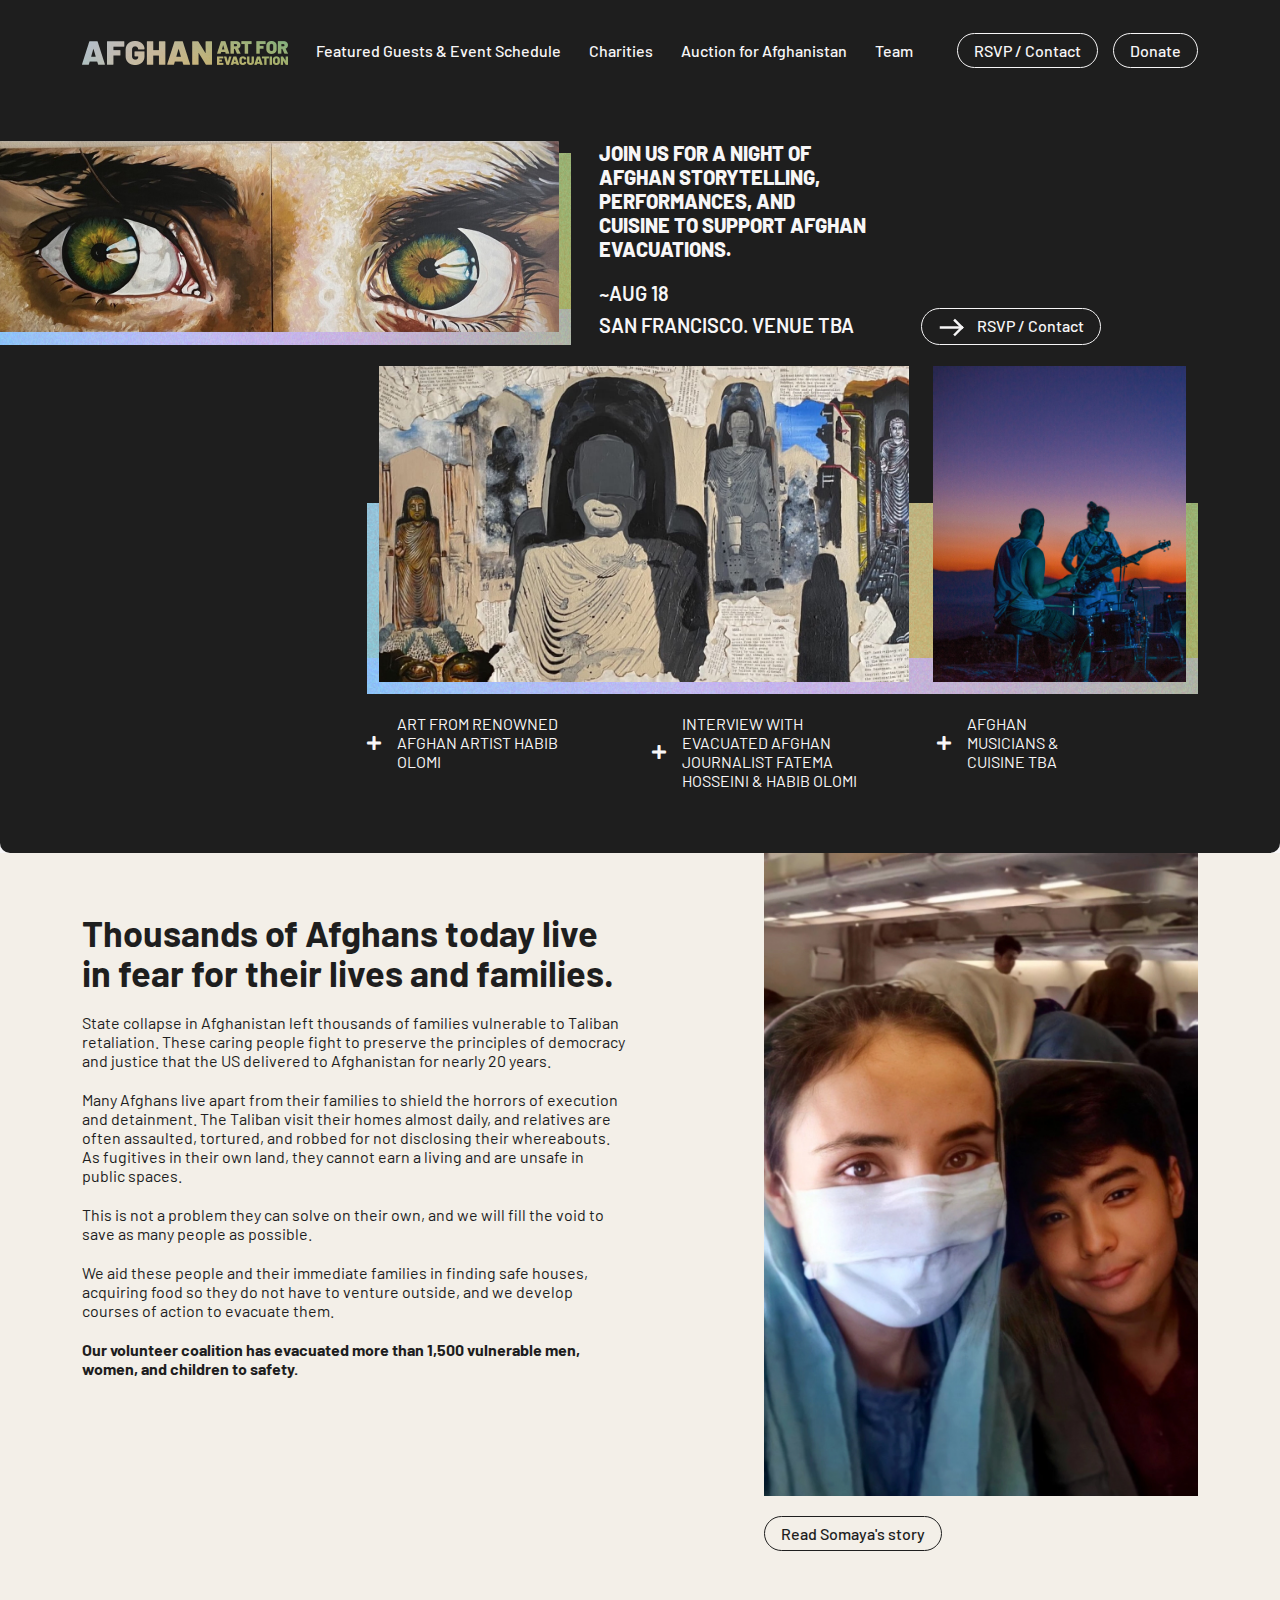
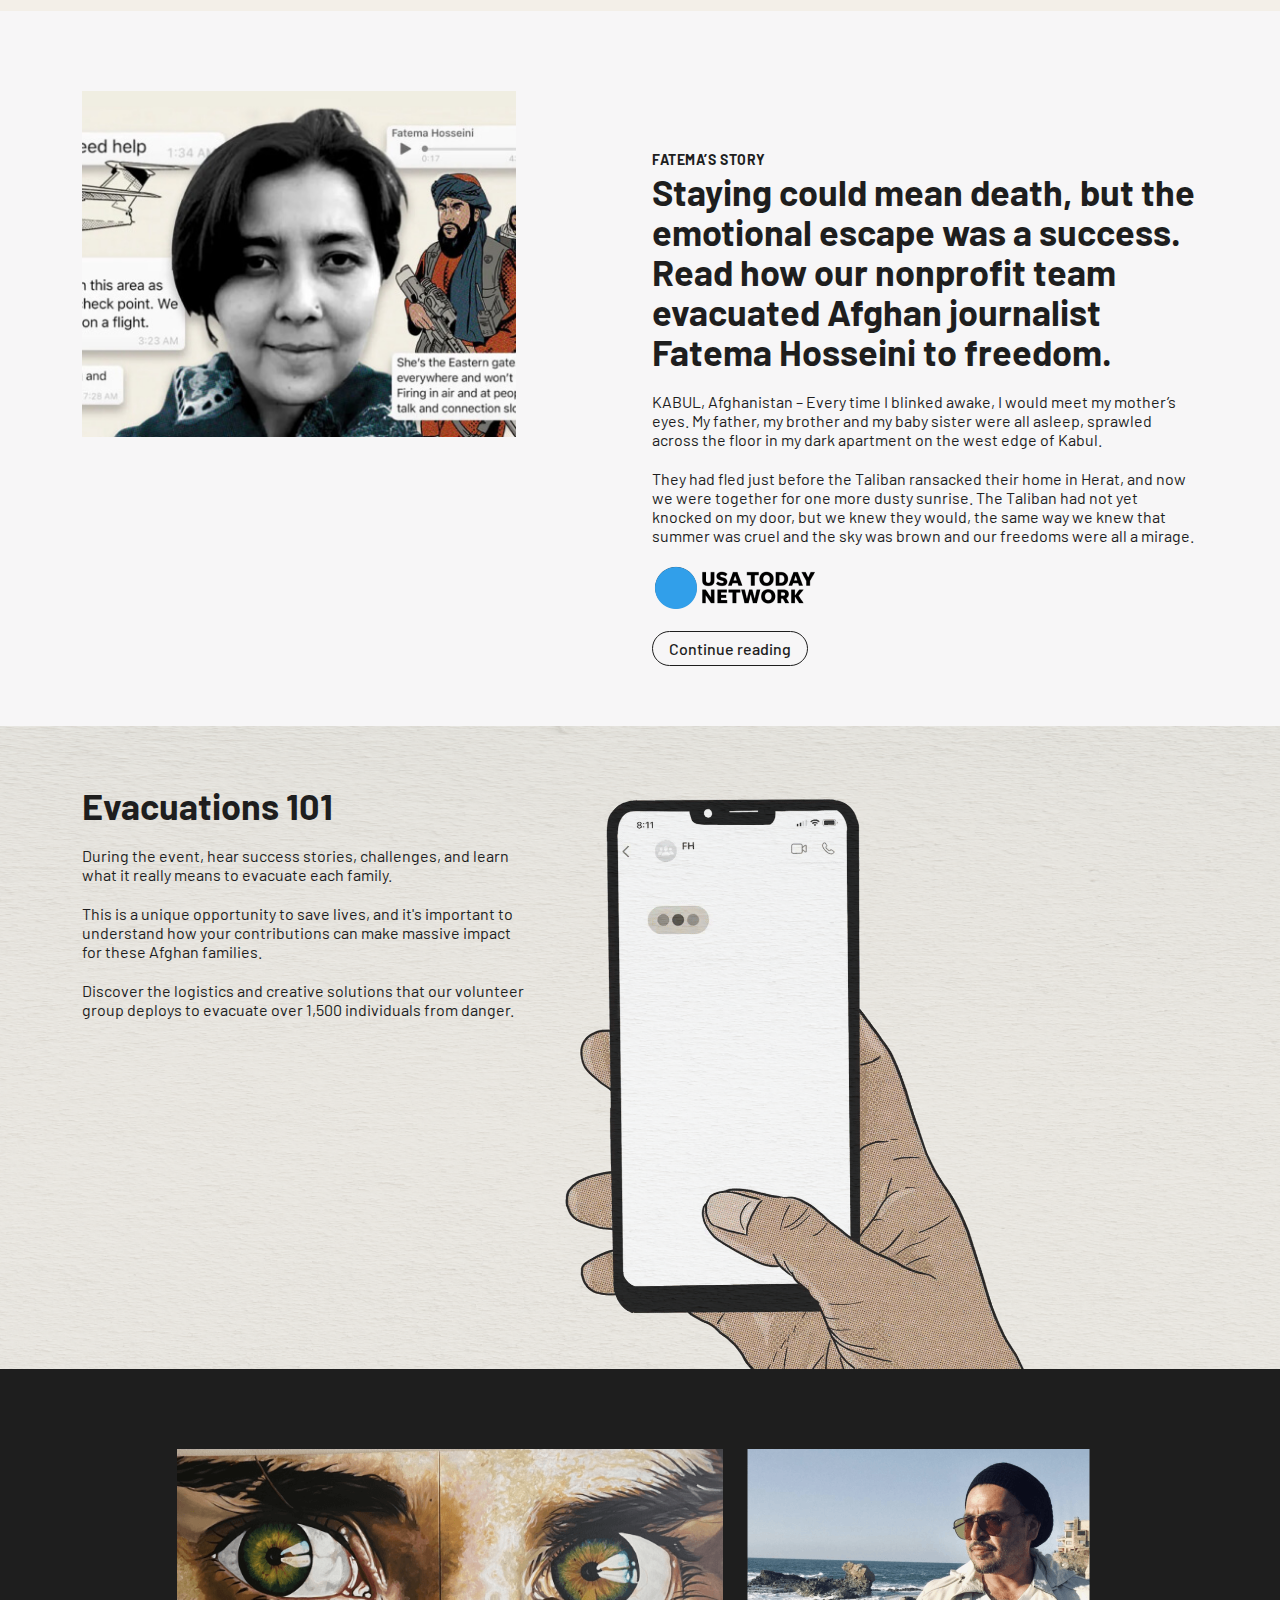
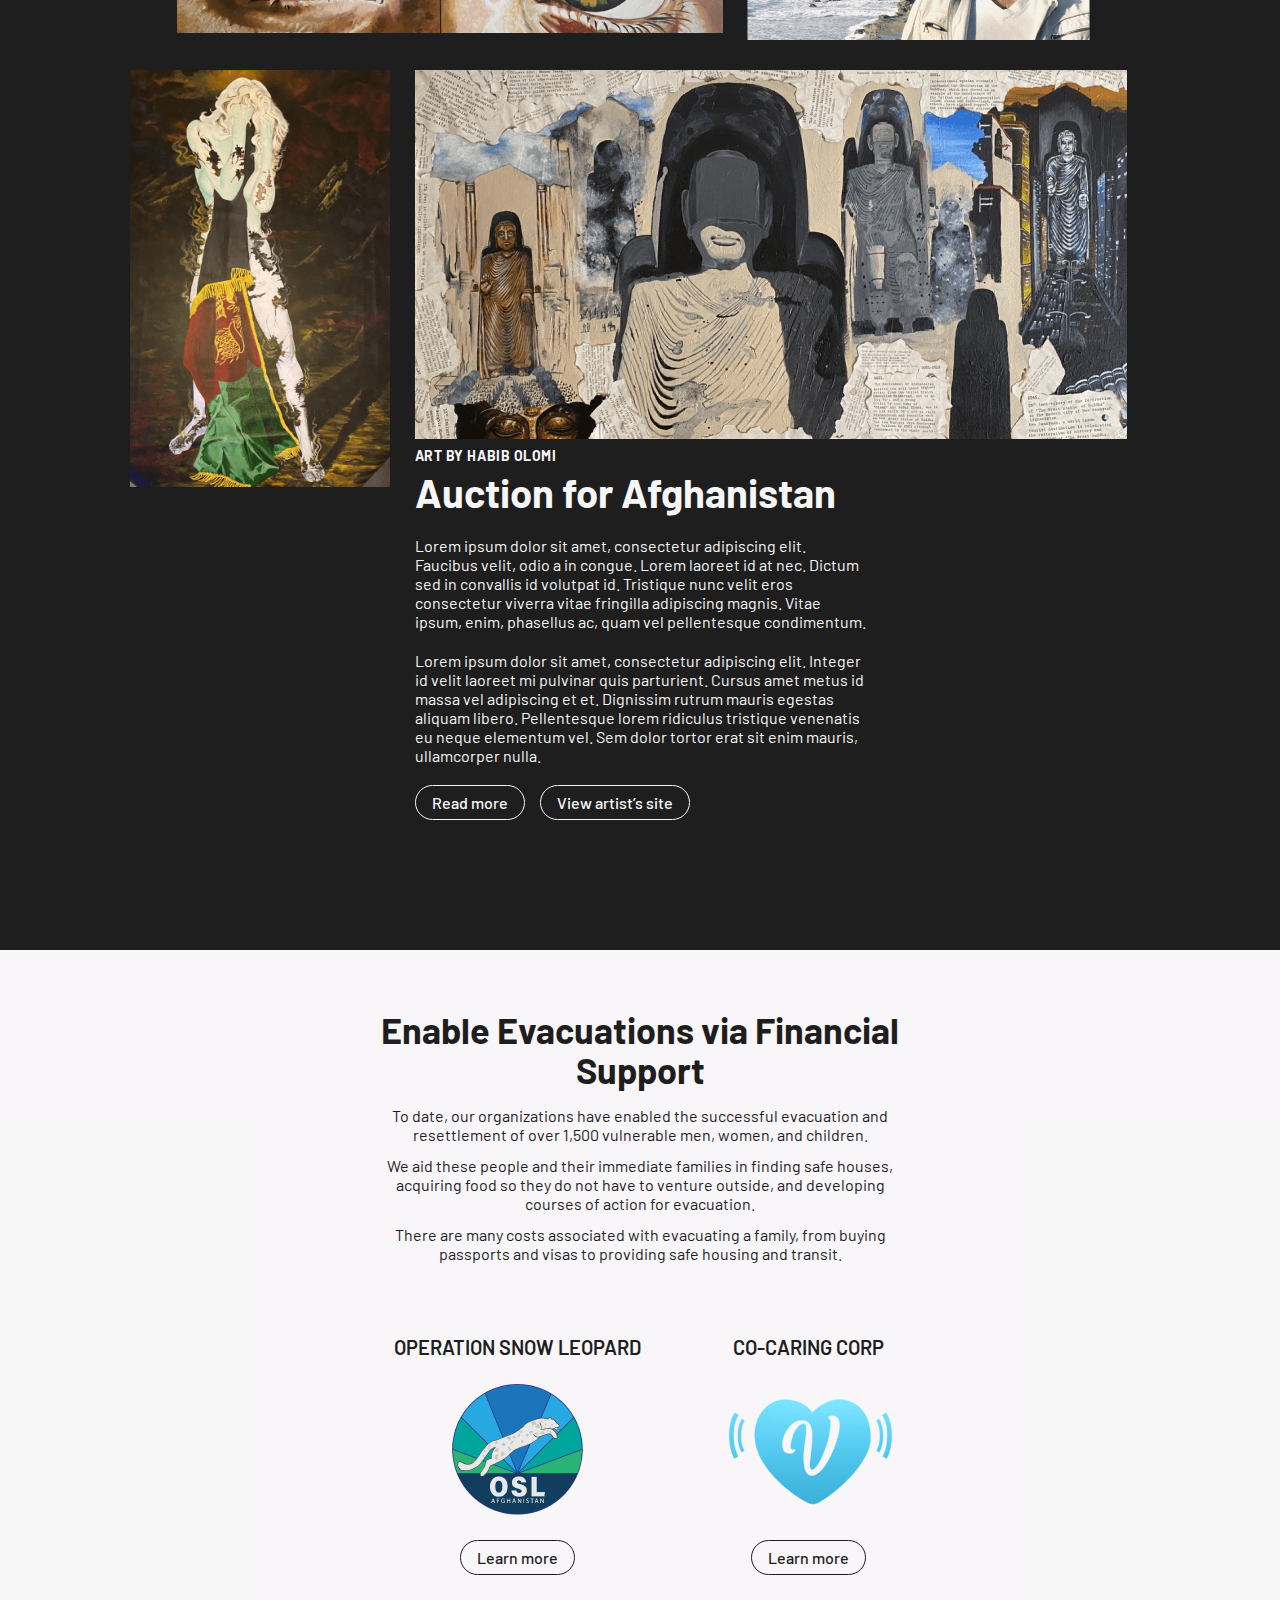
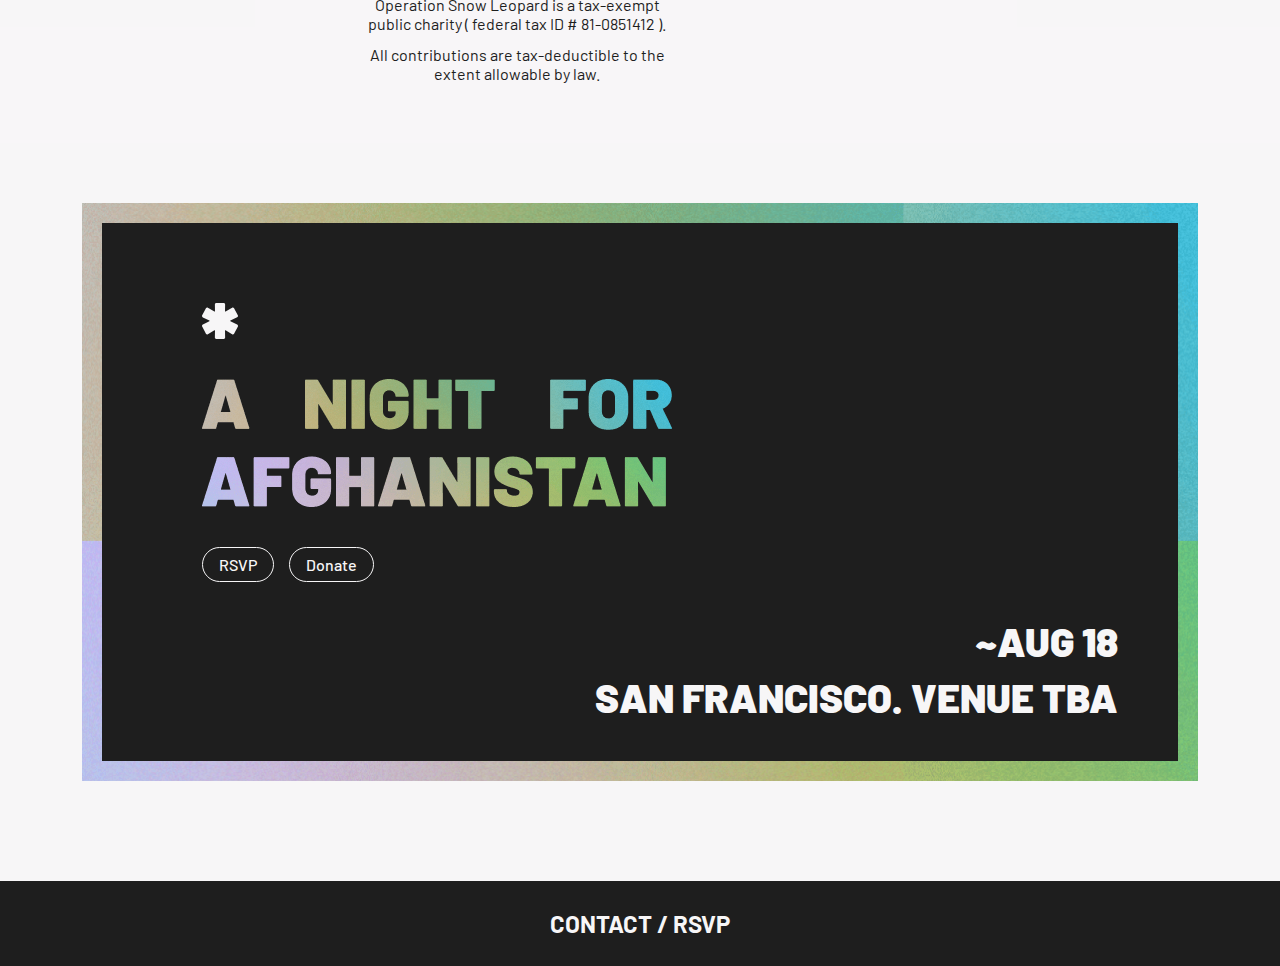
==== commit 0e09a59f: "Add files via upload" ====
(no text change in the page or its own stylesheets)
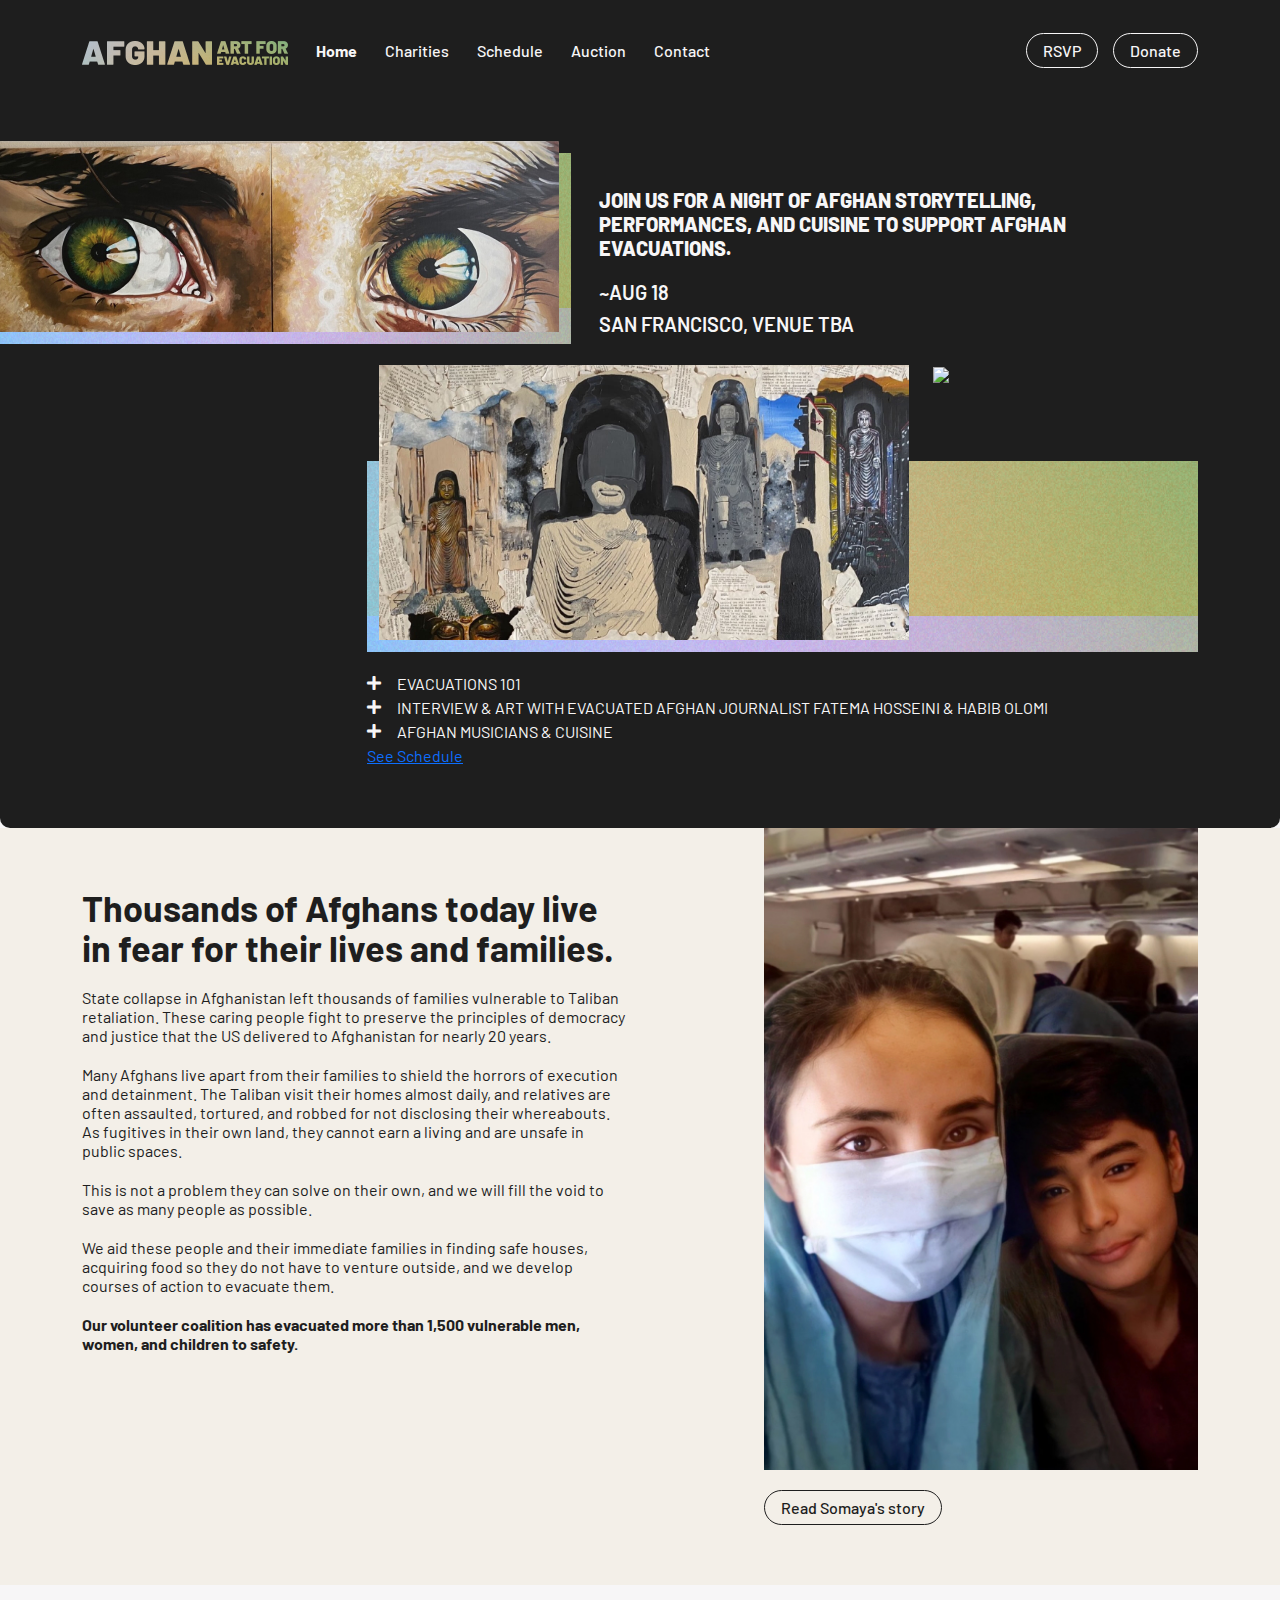
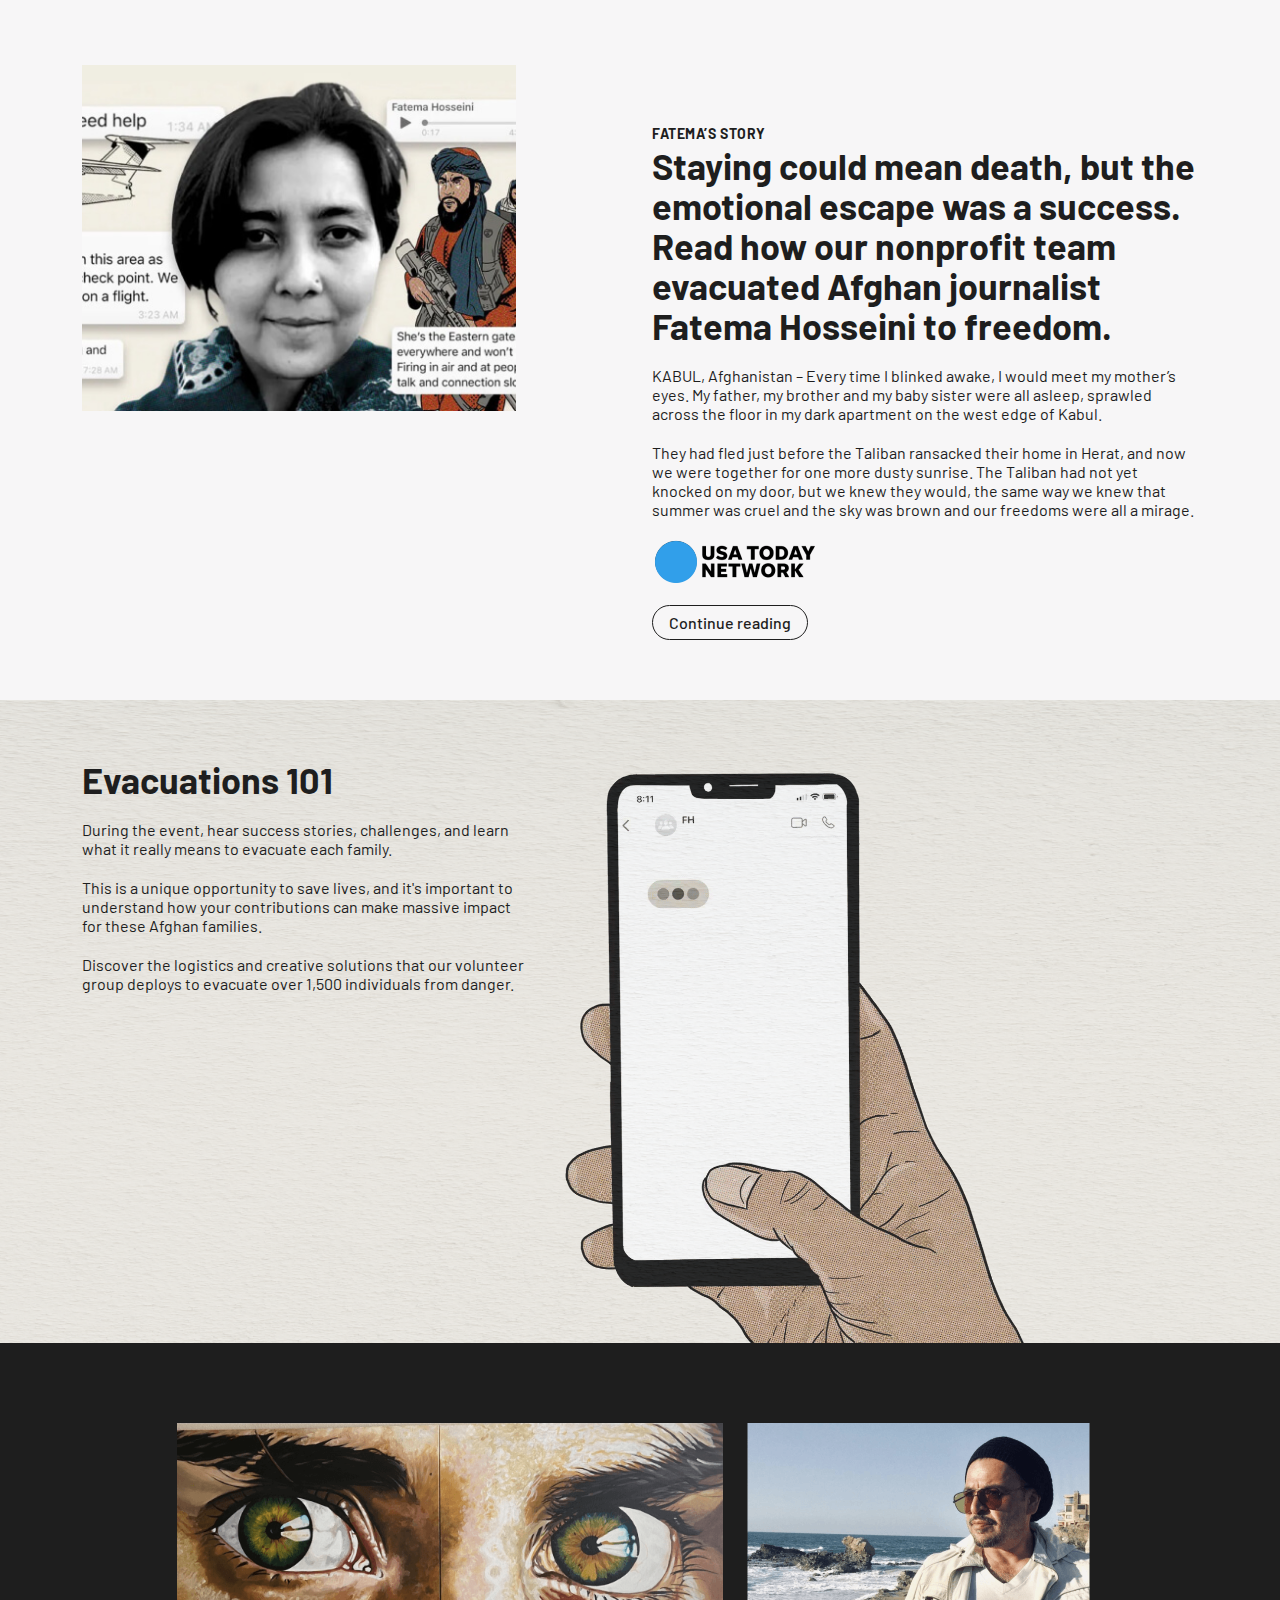
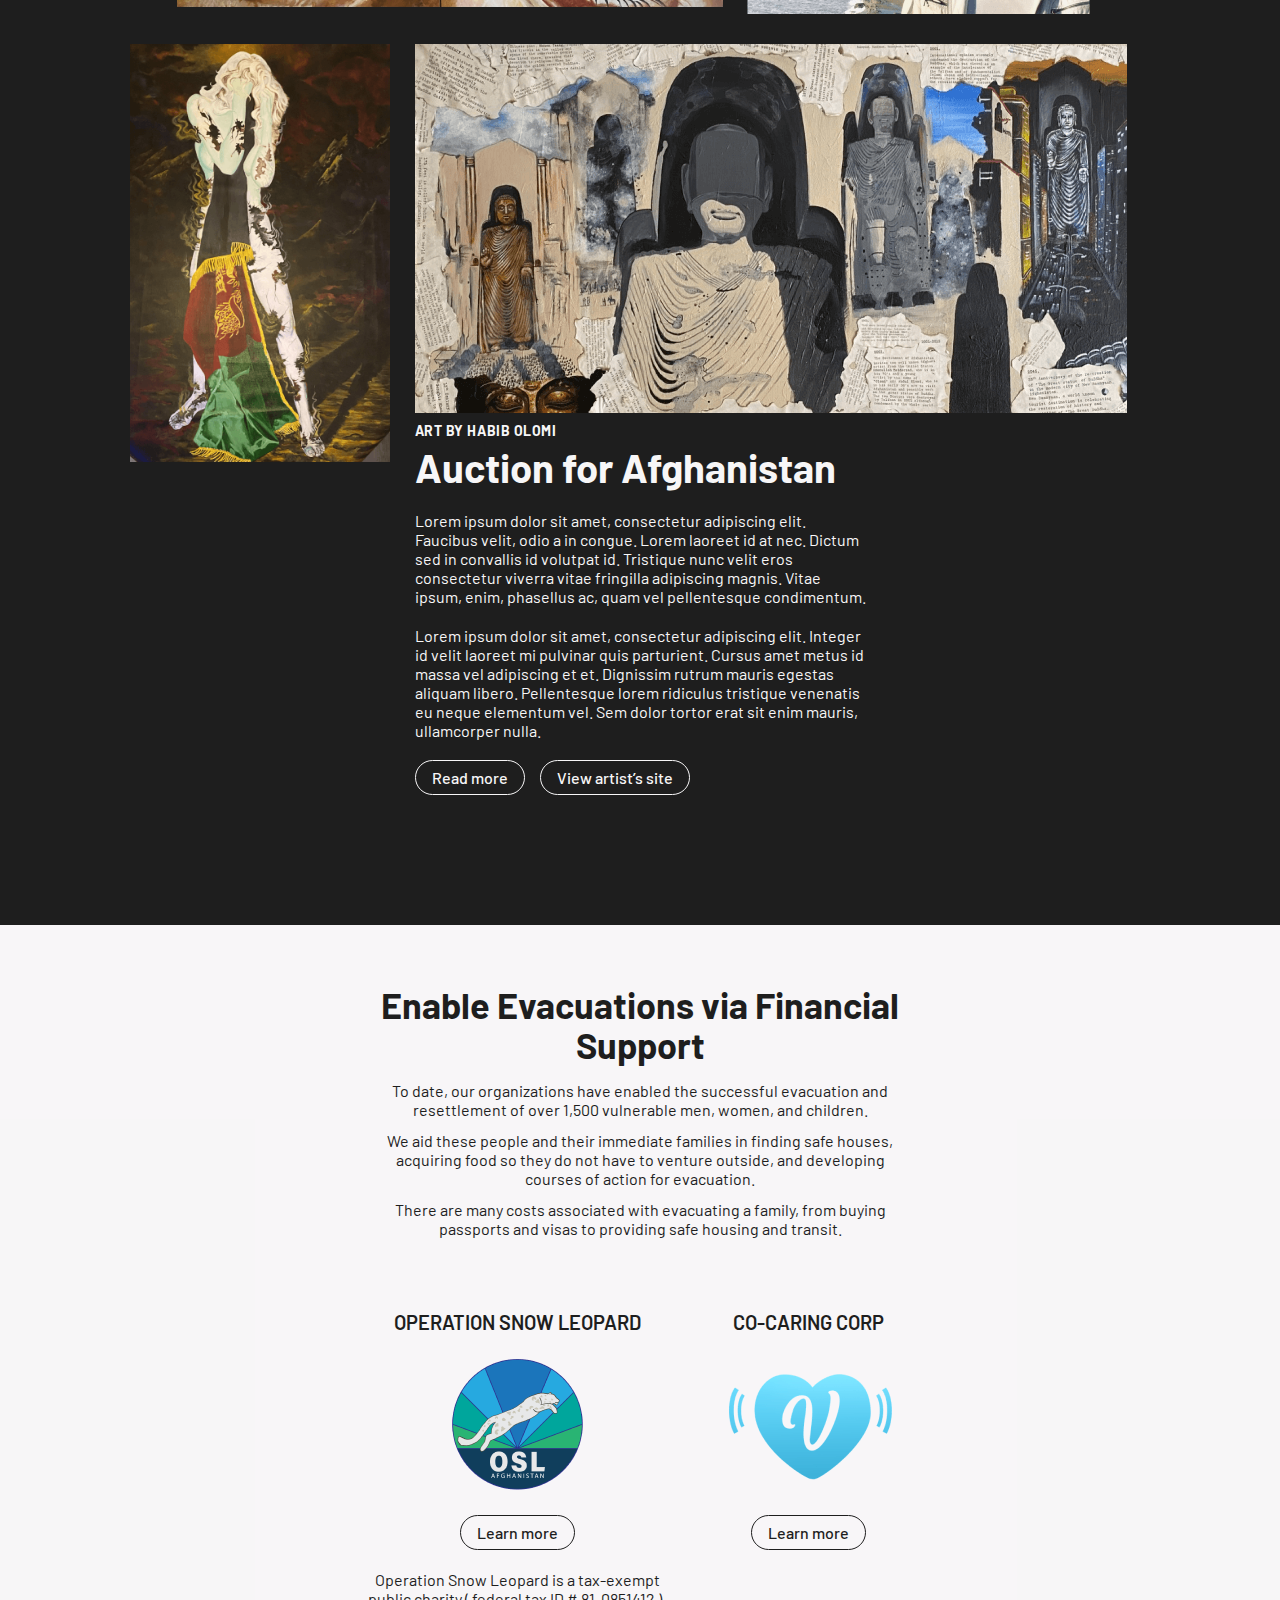
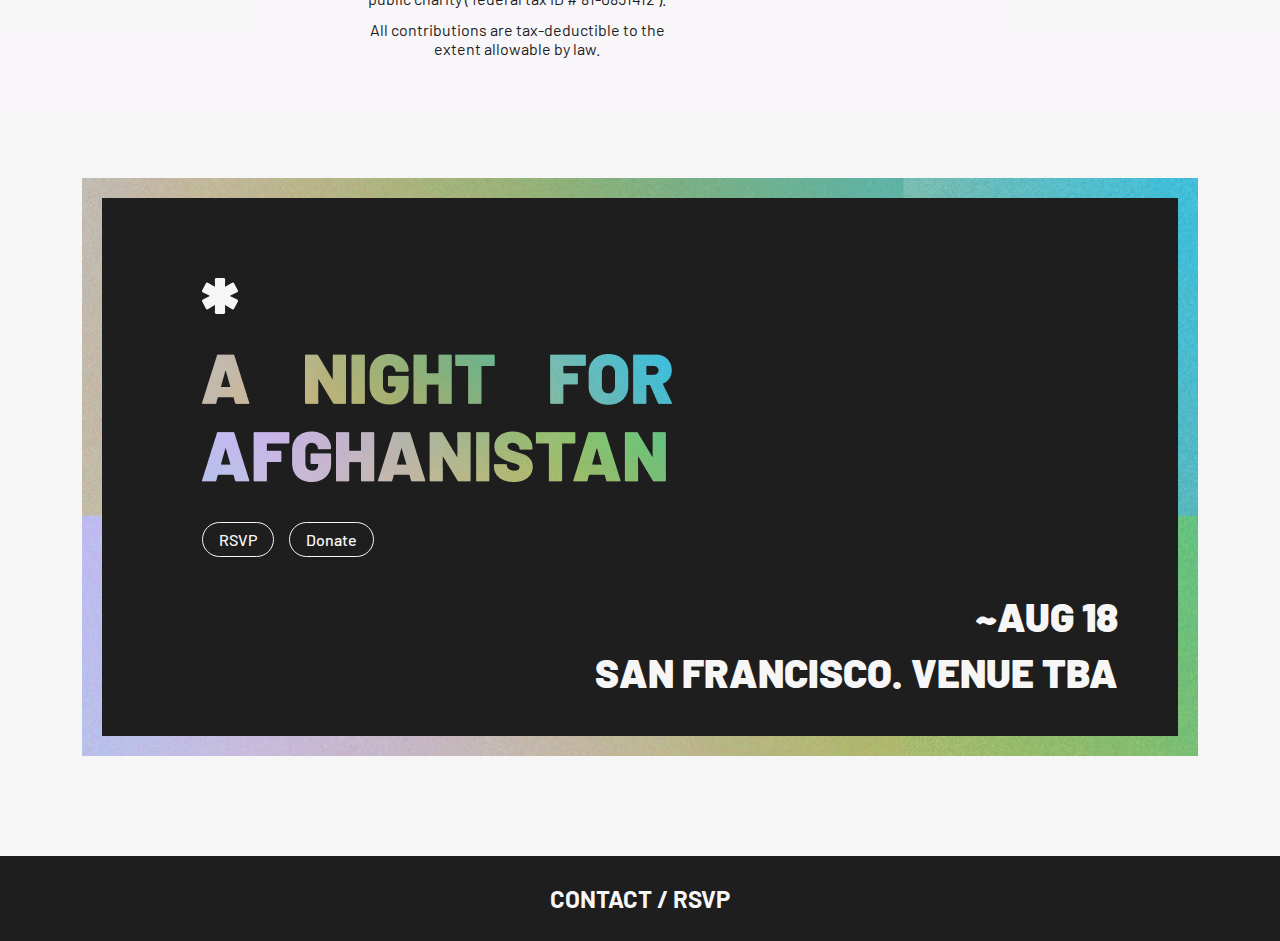
==== commit 8bca6732: "Add files via upload" ====
--- a/index.html
+++ b/index.html
@@ -64,21 +64,24 @@
 			<div class="collapse navbar-collapse" id="navbar-content">
 				<ul class="navbar-nav">
 					<li class="nav-item">
-						<a class="nav-link" href="event-schedule.html">Featured Guests & Event Schedule</a>
+						<a class="nav-link active" href="index.html">Home</a>
 					</li>
 					<li class="nav-item">
 						<a class="nav-link" href="charities.html">Charities</a>
 					</li>
 					<li class="nav-item">
-						<a class="nav-link" href="auctionfor.html">Auction for Afghanistan</a>
+						<a class="nav-link" href="event-schedule.html">Schedule</a>
 					</li>
 					<li class="nav-item">
-						<a class="nav-link" href="team.html">Team</a>
+						<a class="nav-link" href="auctionfor.html">Auction</a>
+					</li>
+					<li class="nav-item">
+						<a class="nav-link" href="auction.html">Contact</a>
 					</li>
 				</ul>
 				<div class="rsvpDonateButton">
-					<a class="btn btnSimpleWhite" href="auction.html" role="button">RSVP / Contact</a>
-					<a class="btn btnSimpleWhite" href="javascript:void(0);" role="button">Donate</a>
+					<a class="btn btnSimpleWhite" href="auction.html" role="button">RSVP</a>
+					<a class="btn btnSimpleWhite" href="https://www.paypal.com/donate/?hosted_button_id=F99C65M6KFMZE" role="button">Donate</a>
 				</div>
 			</div>
 		</nav>
@@ -102,16 +105,13 @@
 							<h4>Join us for a night of Afghan storytelling, performances, and cuisine to support Afghan Evacuations.</h4>
 						</div>
 						<p>~aug 18</p>
-						<p>SAN FRANCISCO. VENUE TBA</p>
-					</div>
-					<div class="rsvpButton">
-						<a class="btn btnSimpleWhite" href="javascript:void(0);" role="button"><svg width="25" height="19" viewBox="0 0 25 19" fill="none" xmlns="http://www.w3.org/2000/svg"><path d="M2 9.49988L22.1429 9.4999" stroke="#F7F6F7" stroke-width="2.47061" stroke-linecap="square"/><path d="M15.9258 2.42859L22.9972 9.50002" stroke="#F7F6F7" stroke-width="2.47061" stroke-linecap="square"/><path d="M15.9258 16.5714L22.9972 9.49998" stroke="#F7F6F7" stroke-width="2.47061" stroke-linecap="square"/></svg> RSVP / Contact</a>
+						<p>SAN FRANCISCO, VENUE TBA</p>
 					</div>
 				</div>
 			</div>
 		</div>
 		<!-- joinUsForNight -->
-		
+
 		<!-- artistArt -->
 		<div class="artistArt">
 			<div class="container">
@@ -128,7 +128,7 @@
 									<div class="col-sm-4 col-md-4 col-lg-4 col-xl-4 col-xxl-4">
 										<div class="artist-block">
 											<div class="image">
-												<img src="images/artistArtImg2.jpg" alt="artistArtImg" class="img-fluid">
+												<img src="images/fatema22.png" alt="artistArtImg" class="img-fluid">
 											</div>
 											<div class="artistArtList artistArtList-mbl">
 												<div class="row">
@@ -160,26 +160,32 @@
 							</div>
 
 							<div class="artistArtList artistArtList-mbl-d-none">
-								<div class="row">
-									<div class="col-sm-6 col-md-6 col-lg-6 col-xl-4 col-xxl-4">
-										<div class="artistArtBlock">
-											<a href="javascript:void(0);" data-scroll-nav="0">art from renowned afghan artist Habib Olomi</a>
-										</div>
-									</div>
-									<div class="col-sm-6 col-md-6 col-lg-6 col-xl-4 col-xxl-4">
-										<div class="artistArtBlock">
-											<a href="javascript:void(0);">interview with evacuated afghan journalist fatema hosseini & habib olomi</a>
-										</div>
-									</div>
-									<!-- <div class="col-sm-6 col-md-6 col-lg-6 col-xl-3 col-xxl-3">
-										<div class="artistArtBlock">
-											<a href="javascript:void(0);">music from [band name]</a>
-										</div>
-									</div> -->
-									<div class="col-sm-6 col-md-6 col-lg-6 col-xl-3 col-xxl-3">
-										<div class="artistArtBlock">
-											<a href="javascript:void(0);">Afghan Musicians & CUISINE TBA</a>
-										</div>
+								<div class = "extra">
+									<div class="row">
+											<div class="artistArtBlock">
+												<a href="javascript:void(0);">Evacuations 101</a>
+											</div>
+									</div>
+								</div>
+								<div class = "extra">
+									<div class="row">
+											<div class="artistArtBlock">
+												<a href="javascript:void(0);">Interview & Art with evacuated afghan journalist fatema hosseini & habib olomi</a>
+											</div>
+									</div>
+								</div>
+								<div class = "extra">
+									<div class="row">
+											<div class="artistArtBlock">
+												<a href="javascript:void(0);">Afghan Musicians & CUISINE </a>
+											</div>
+									</div>
+								</div>
+								<div class = "extra">
+									<div class="row">
+											<div class="sched">
+												<a href="event-schedule.html">See Schedule</a>
+											</div>
 									</div>
 								</div>
 							</div>
@@ -369,7 +375,7 @@
 
 								<p>All contributions are tax-deductible to the extent allowable by law.</p>
 							</div>
-						</div>	
+						</div>
 						<div class="leopard">
 							<div class="smallTitle">
 								<h3>CO-CARING CORP</h3>
@@ -378,7 +384,7 @@
 								<img src="./images/hart-img.png" alt="hart-img" class="img-fluid">
 							</div>
 							<a class="btn btnSimpleBlack" href="javascript:void(0);" role="button">Learn more</a>
-						</div>	
+						</div>
 					</div>
 				</div>
 			</div>
@@ -444,4 +450,4 @@
 <script src="js/ofi.min.js"></script>
 <script src="js/script.js"></script>
 </body>
-</html>+</html>
--- a/css/style.css
+++ b/css/style.css
@@ -875,6 +875,10 @@
 	margin-top: 0;
 }
 
+.event-schedule-pg .comman-detail-block ul {
+	margin-top: 50px;
+}
+
 .logo-image {
 	padding: 20px 0px 0px;
 }
--- a/css/responsive.css
+++ b/css/responsive.css
@@ -103,6 +103,7 @@
     .comman-detail-block {margin-top: 40px;}
     .auction-pg .smallTitle {margin-bottom: 25px;}
     .common-form .form-group {margin-bottom: 22px;}
+    .event-schedule-pg .comman-detail-block ul { margin-top: 30px; }
 }
 
 @media (max-width: 767px) { 
@@ -116,6 +117,7 @@
     .team-list [class^="col-"] {padding: 0px 12px;}
     .grid-item.grid-text {margin-top: 0;margin-left: 0;}
     .grid-item img { width: 100%; }
+    .event-schedule-pg .comman-detail-block ul { margin-top: 20px; }
 }
 
 @media (min-width: 576px) and (max-width: 767px) {
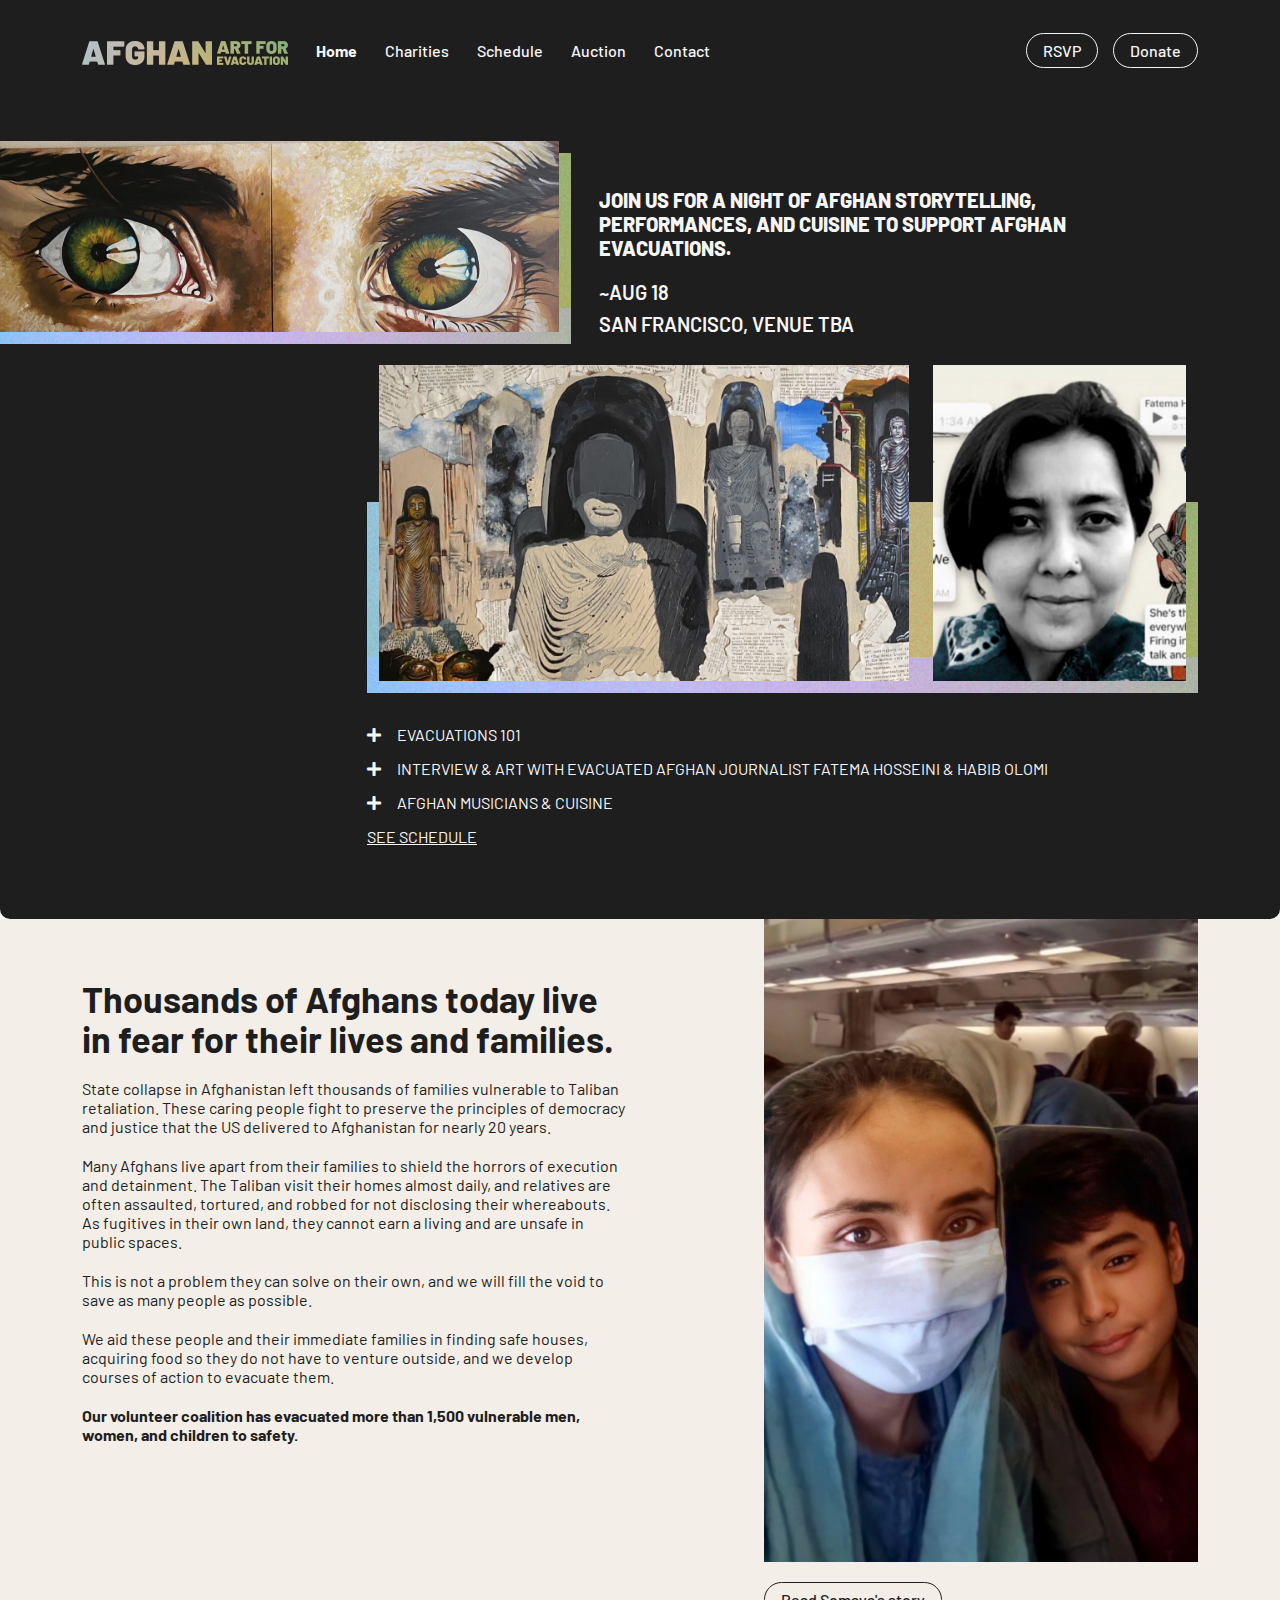
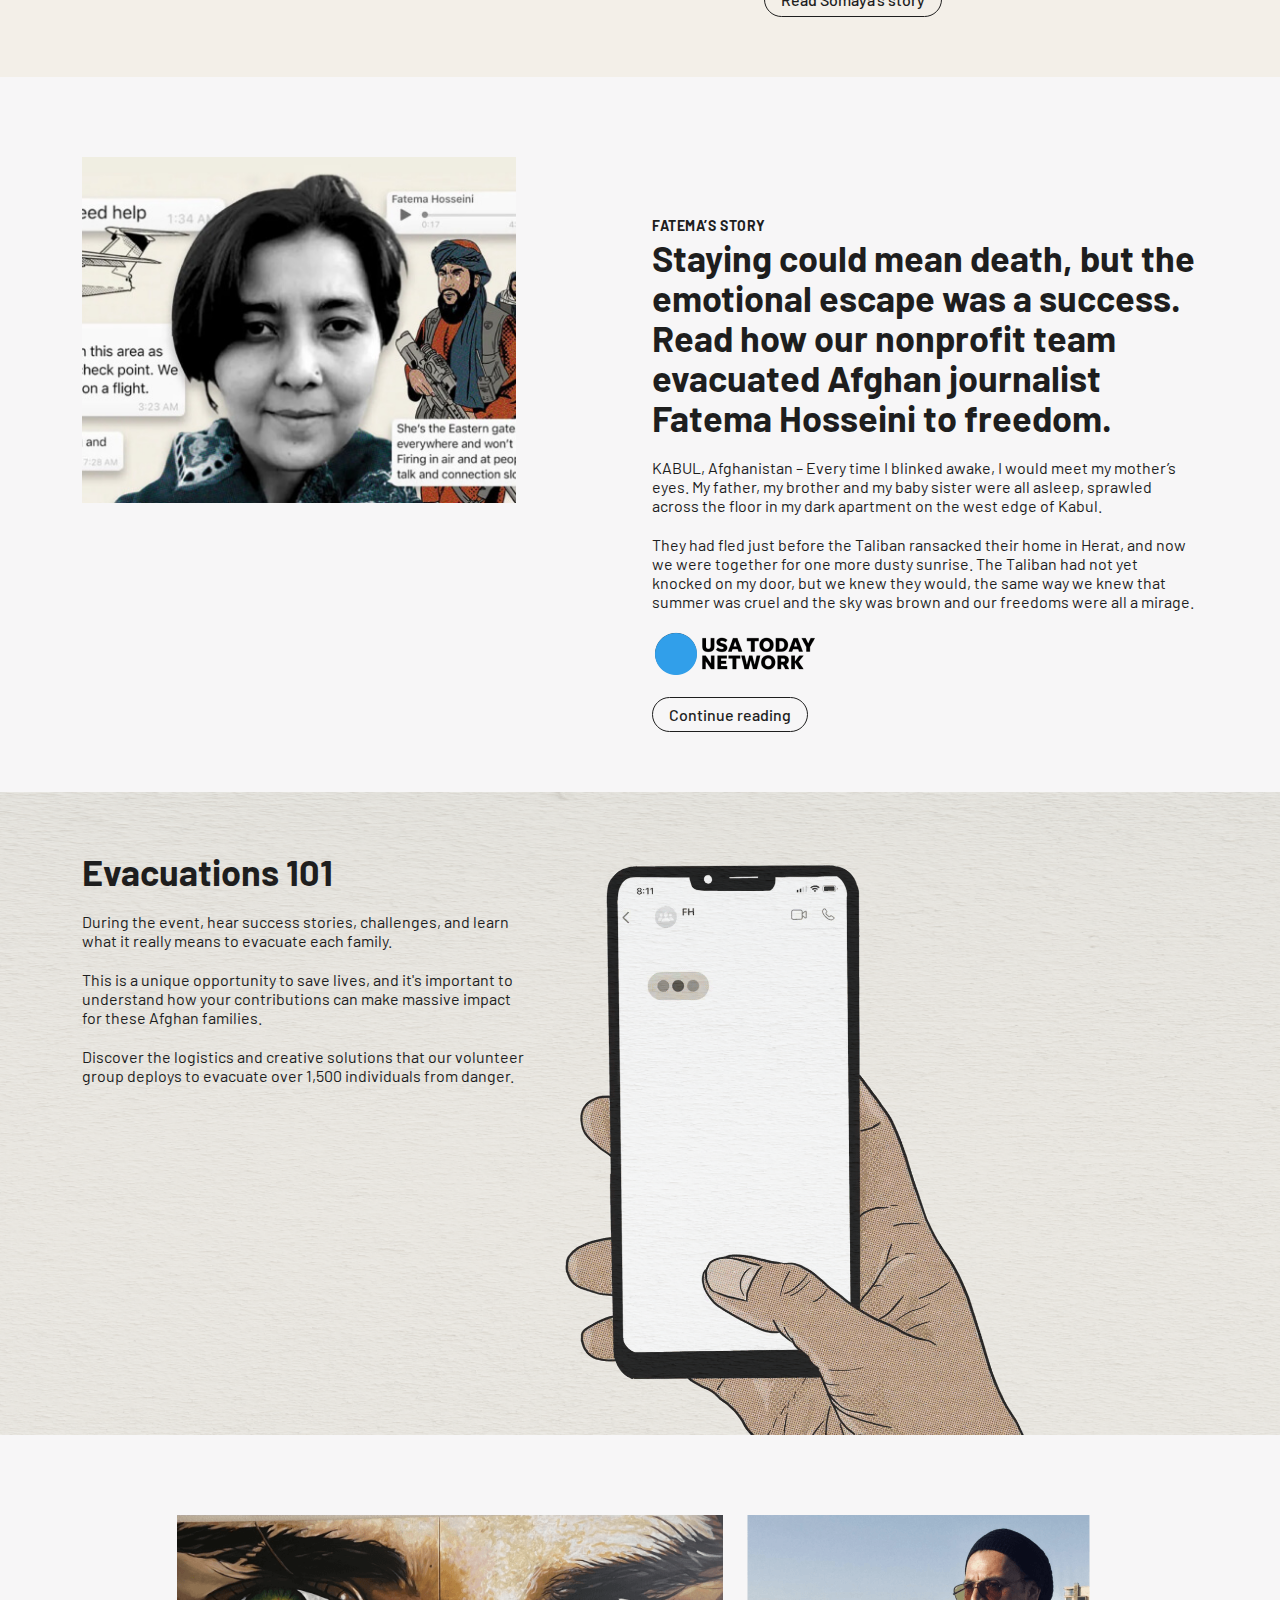
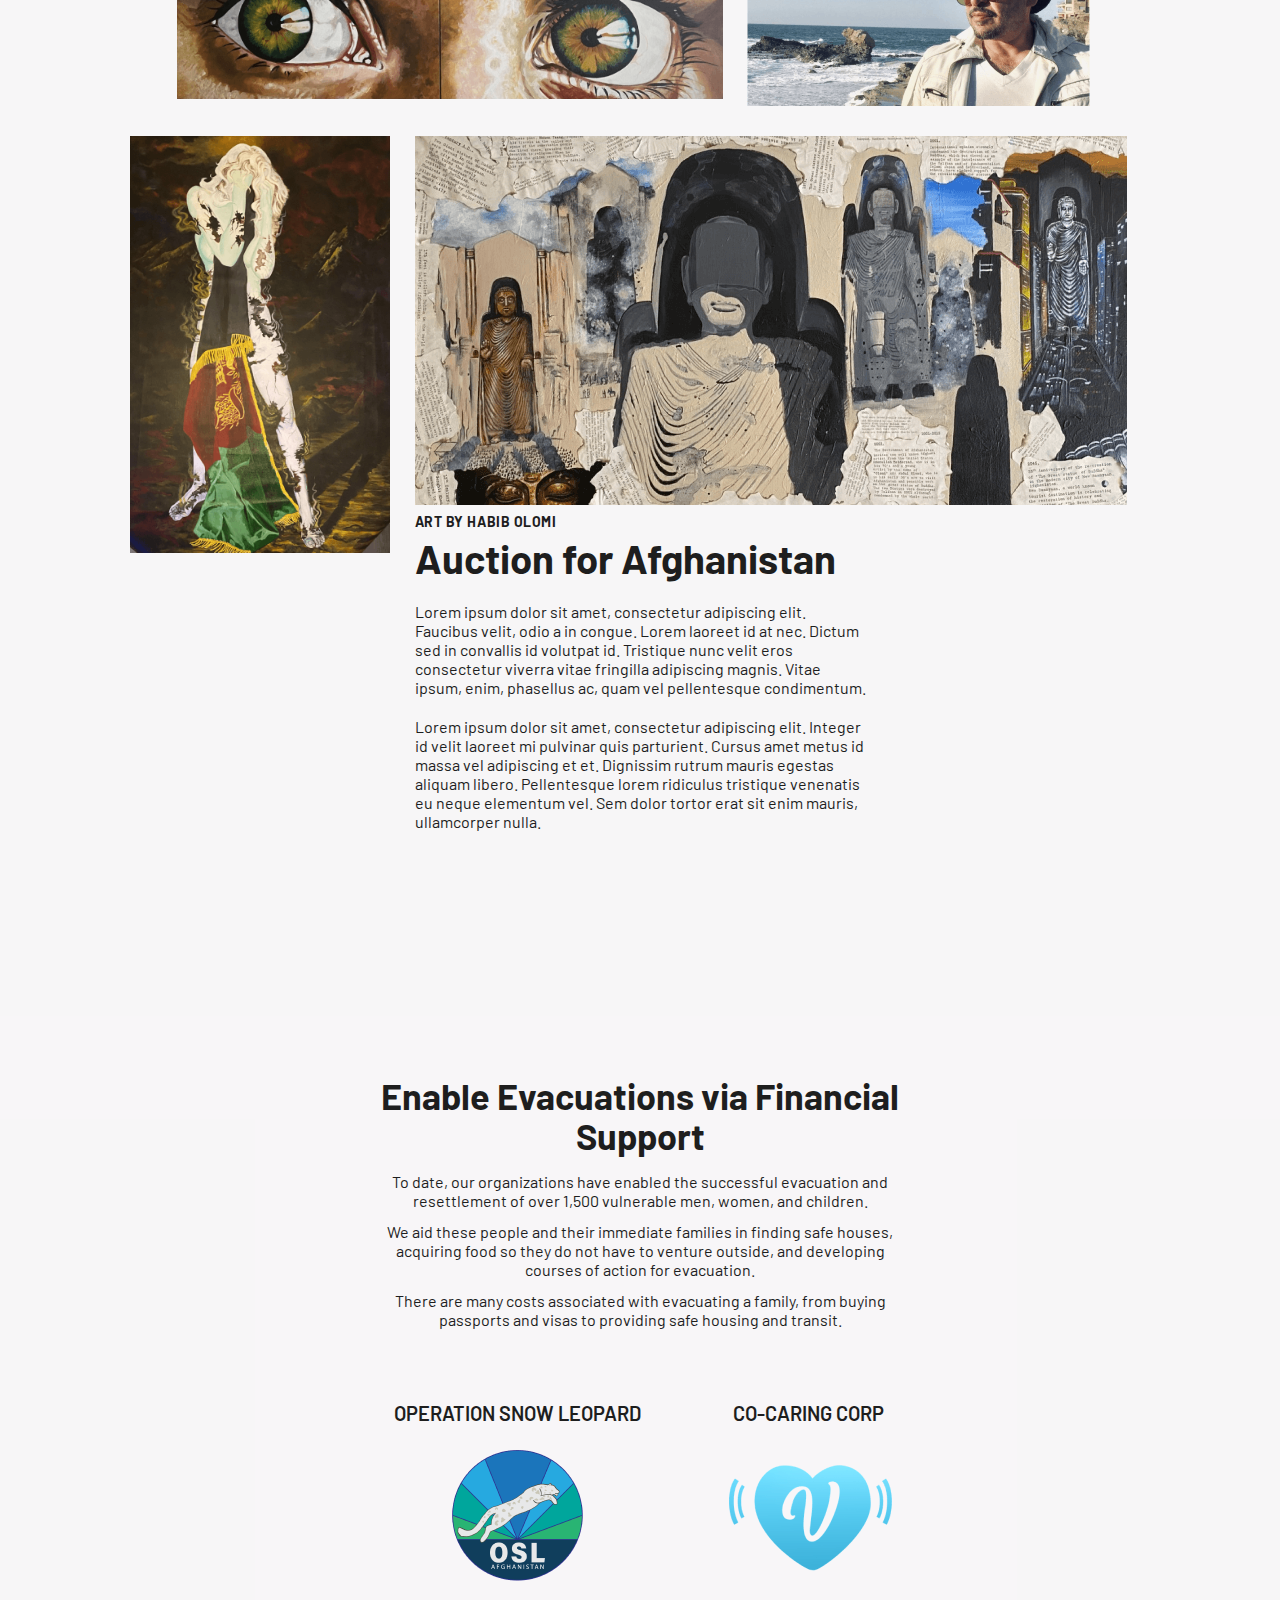
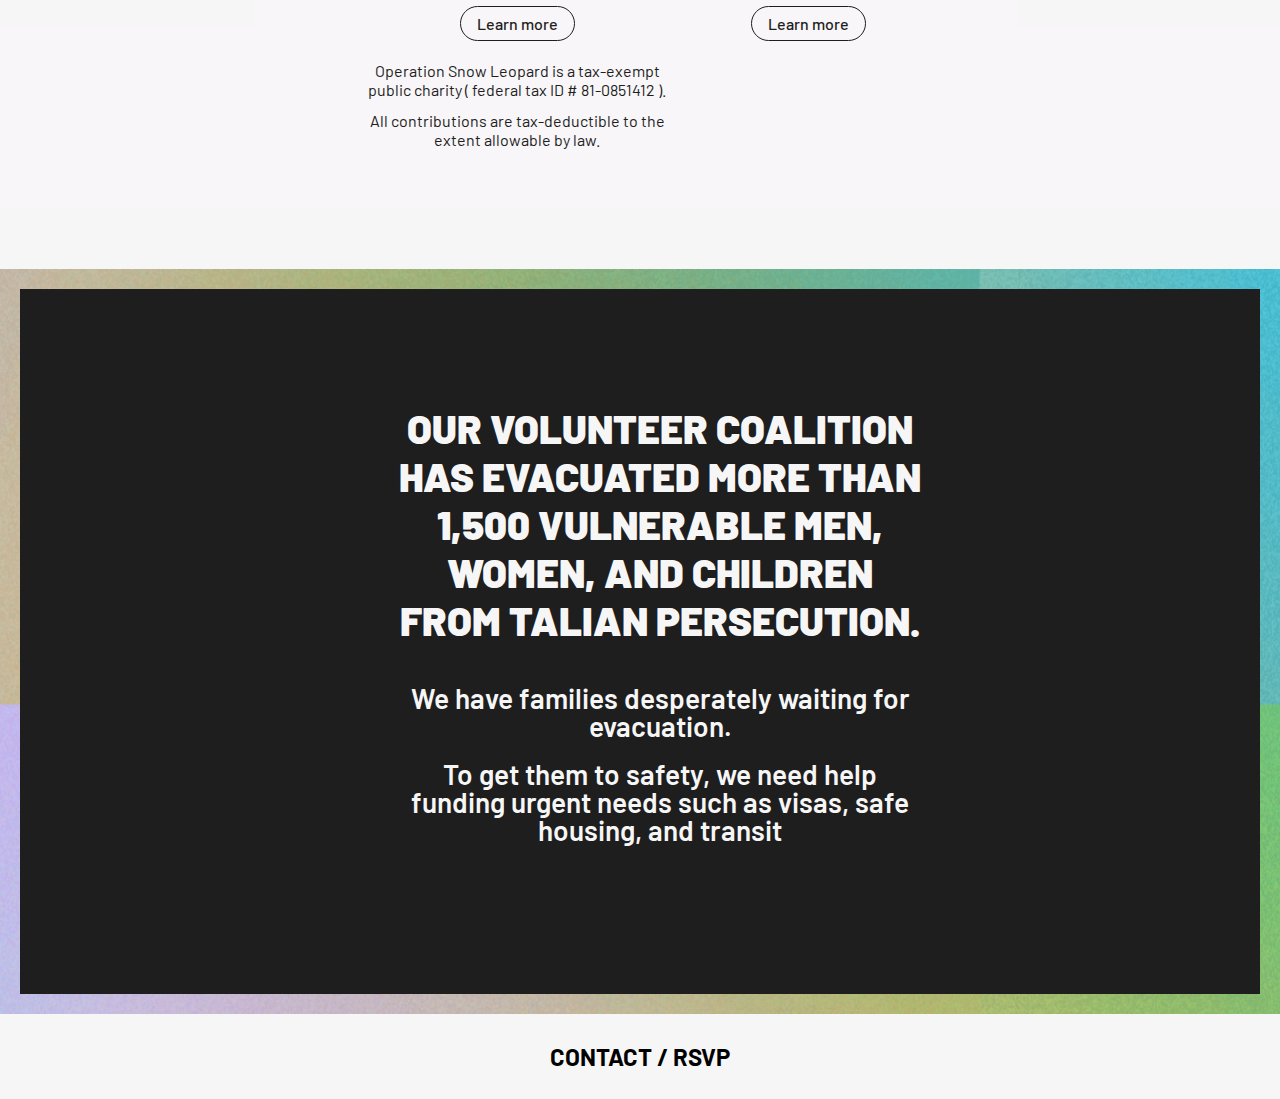
==== commit bf2f28b8: "Add files via upload" ====
--- a/index.html
+++ b/index.html
@@ -394,27 +394,25 @@
 
 	<!-- conference -->
 	<div class="conference">
-		<div class="container">
 			<div class="c-background">
 				<div class="c-text-img">
-					<div class="svg-img">
-						<img src="./images/star.svg" alt="star" class="img-fluid">
-					</div>
-					<div class="image">
-						<img src="./images/afghanistan.png" alt="afghanistan" class="img-fluid">
-					</div>
-					<div class="all-button">
-						<a class="btn btnSimpleWhite" href="javascript:void(0);" role="button">RSVP</a>
-						<a class="btn btnSimpleWhite" href="javascript:void(0);" role="button">Donate</a>
-					</div>
-					<div class="c-text">
-						<div class="sectionTitle">
-							<span>~Aug 18</span>
-							<span>SAN FRANCISCO. VENUE TBA</span>
-						</div>
-					</div>
-				</div>
-			</div>
+					<div class="row justify-content-center">
+						<div class="col-md-10 col-lg-7 col-xl-6 col-xxl-6">
+							<div class = "c-text">
+								<div class="sectionTitle">
+									<div class = "centera">
+										<h2>Our volunteer coalition has evacuated more than 1,500 vulnerable men, women, and children from talian persecution.</h2>
+									</div>
+								</div>
+								<div class = "colora">
+									<p style="font-size:28px;line-height: 28px;">We have families desperately waiting for evacuation.</p>
+									<p style="font-size:28px;line-height: 28px;">To get them to safety, we need help funding urgent needs such as visas, safe housing, and transit</p>
+								</div>
+							</div>
+						</div>
+					</div>
+
+				</div>
 		</div>
 	</div>
 	<!-- conference end -->
@@ -424,7 +422,7 @@
 
 
 <!-- footer start -->
-<footer class="footer">
+<footer class="footerindex f-white">
 	<div class="container">
 		<div class="rsvp">
 			<p><a href="auction.html">CONTACT / RSVP</a></p>
--- a/css/style.css
+++ b/css/style.css
@@ -522,6 +522,20 @@
 	padding-right: 30px;
 }
 
+.sched a{
+	text-decoration: none;
+	display: inline-block;
+	font-size: 16px;
+	line-height: 19px;
+	text-transform: uppercase;
+	color: #F7F6F7;
+	padding-left: 0px;
+	text-align: left;
+	position: relative;
+	padding-right: 30px;
+	text-decoration: underline;
+}
+
 .artistArtList .artistArtBlock a:before {
 	position: absolute;
 	content: "\f067";
@@ -655,7 +669,7 @@
 /* conference */
 
 .conference .c-text-img {
-	position: relative;		
+	position: relative;
 	background-color: #1E1E1E;
 	padding: 80px 60px 40px 100px;
 	z-index: 1;
@@ -670,7 +684,7 @@
 }
 
 .c-text-img .svg-img {
-	margin-bottom: 40px;	
+	margin-bottom: 40px;
 }
 
 .c-background .c-text-img .all-button {
@@ -690,6 +704,18 @@
 	text-transform: uppercase;
 	text-align: right;
 	margin-bottom: 0;
+}
+
+.centera{
+	text-align: center;
+}
+
+.colora{
+	color: #F7F6F7;
+	padding-top: 40px;
+	padding-bottom: 90px;
+	text-align: center;
+	font-weight: 550;
 }
 
 .c-background .c-text .sectionTitle span {
@@ -763,6 +789,13 @@
 
 .team-list .row {
 	margin: 0px -30px;
+}
+
+.extra {
+	margin: 10px 0px;
+}
+.extraa {
+	margin: 70px 0px;
 }
 
 .team-list .smallTitle {
@@ -884,7 +917,7 @@
 }
 
 .profile-image {
-	margin-bottom: 32px;	
+	margin-bottom: 32px;
 }
 
 .simple-image {
@@ -938,23 +971,23 @@
 /* gallery */
 
 .auction-gallery {
-	background-color: #1E1E1E;
 	padding: 80px 0px 100px;
 }
 
 .auction-gallery .subTitle, .auction-gallery .sectionTitle, .auction-gallery p {
-	color: #F7F6F7;
-}
+	color: #1E1E1E;
+}
+
 
 .grid:after {
 	content: '';
 	display: block;
 	clear: both;
-} 
+}
 
 .grid-item {
 	margin-bottom: 30px;
-} 
+}
 
 .grid-item.grid-text {
 	margin-top: -70px;
@@ -979,12 +1012,12 @@
 /*==================================================================*/
 
 .footer.f-white {
-	background-color: #F7F6F7;	
+	background-color: #F7F6F7;
 }
 
 .footer {
 	margin-top: 100px;
-	background-color: #1E1E1E;	
+	background-color: #1E1E1E;
 }
 
 .footer .rsvp p {
@@ -1014,9 +1047,39 @@
 /*==================================================================*/
 /*========== Footer End ==========*/
 /*==================================================================*/
-
+.footerindex.f-white {
+	background-color: #F7F6F7;
+}
+
+.footerindex {
+	background-color: #1E1E1E;
+}
+
+.footerindex .rsvp p {
+	font-size: 24px;
+	line-height: 29px;
+	color: #F7F6F7;
+	font-weight: 700;
+	padding: 28px 0px;
+	text-align: center;
+	text-transform: uppercase;
+	margin-bottom: 0;
+}
+
+.footerindex.f-white .rsvp p {
+	color: #000000;
+}
+
+.footerindex .rsvp p a {
+	text-decoration: none;
+	color: inherit;
+}
+
+.footerindex .rsvp p a:hover {
+	opacity: 0.7;
+}
 
 
 .artistArtList-mbl{
 	display: none;
-}+}
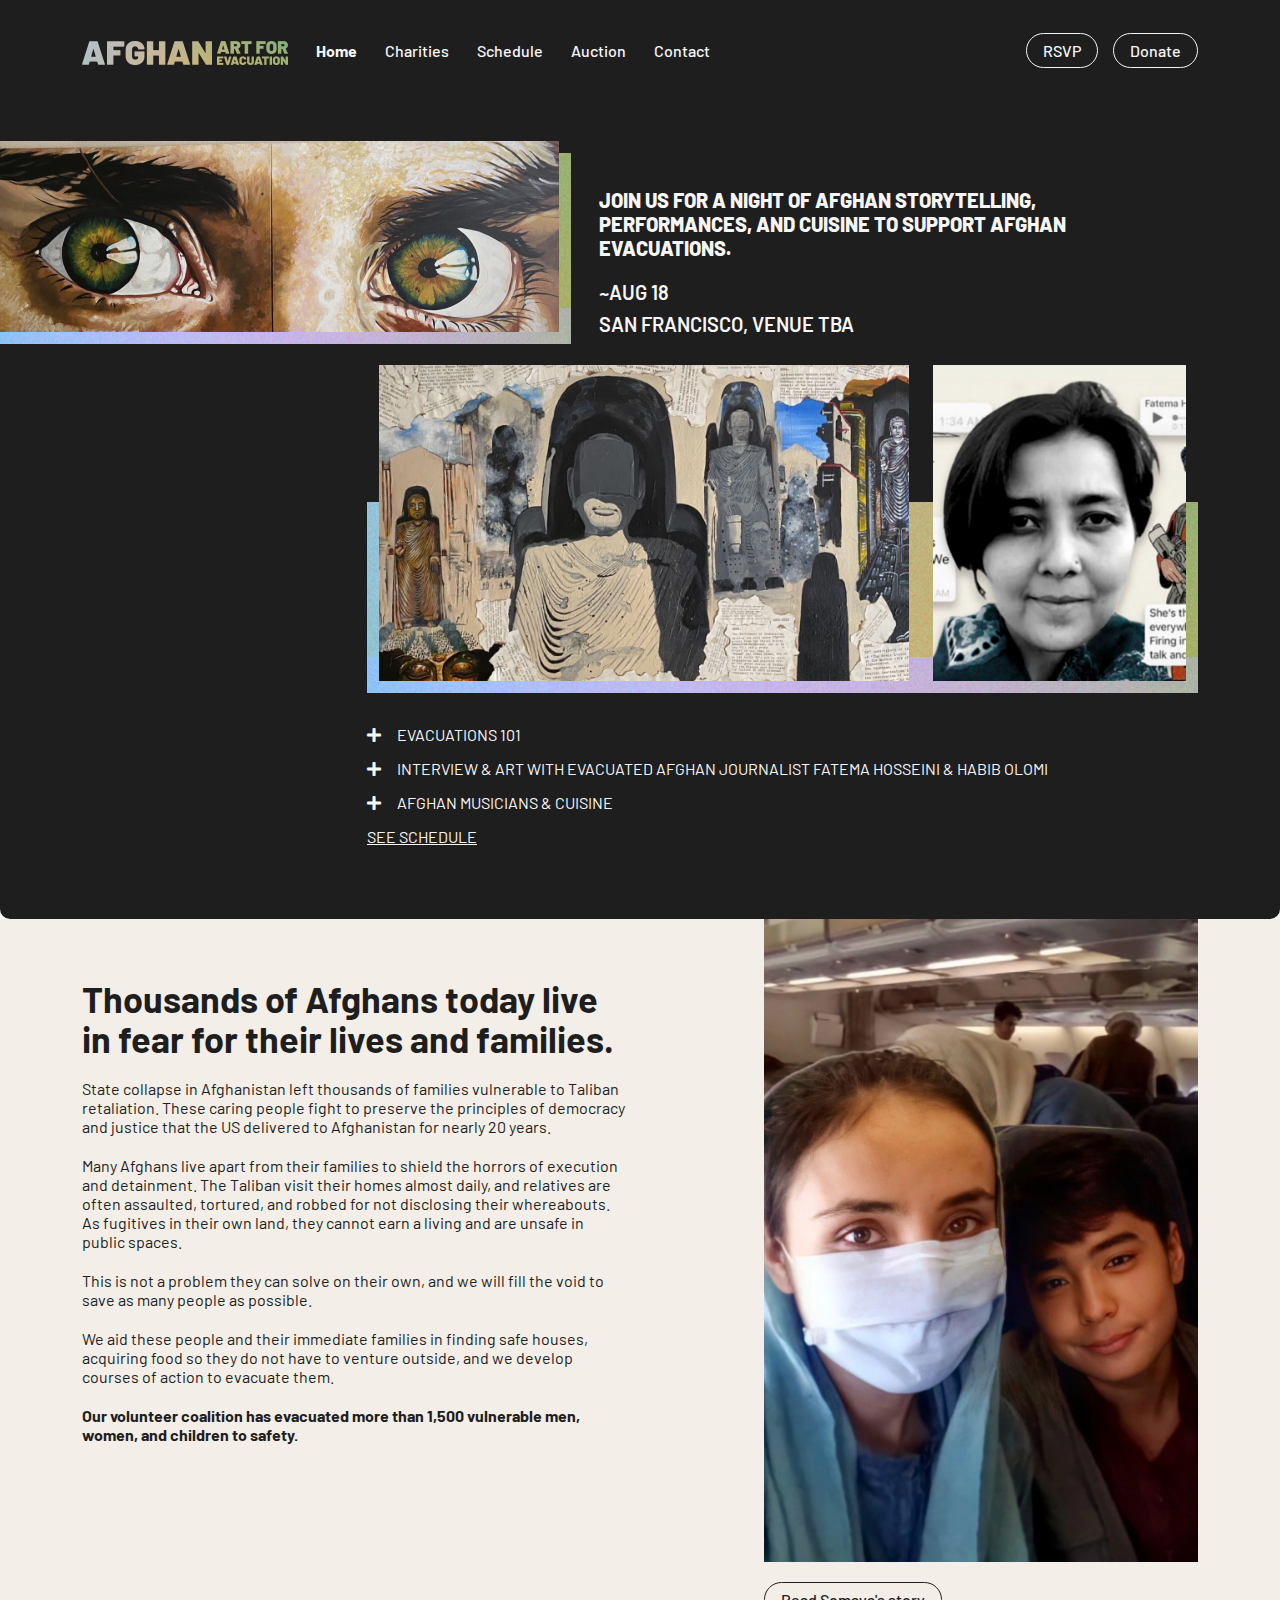
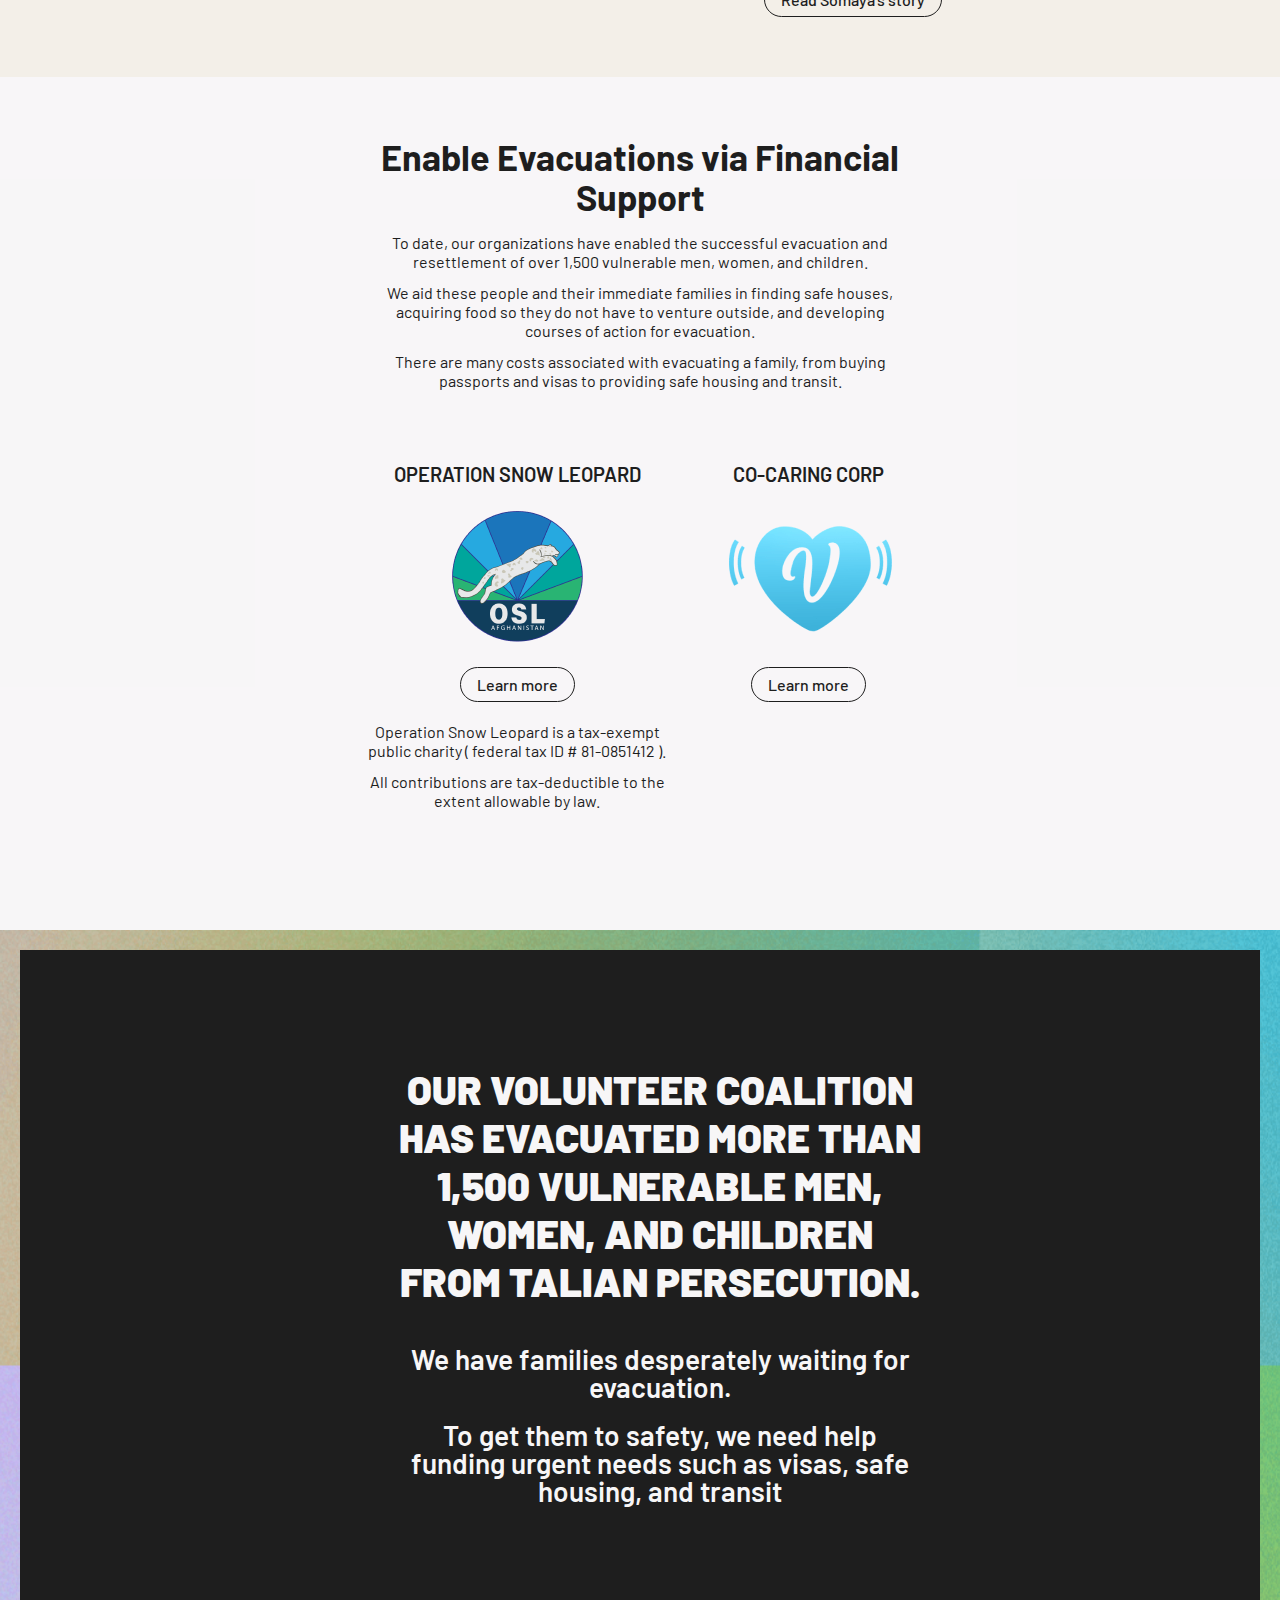
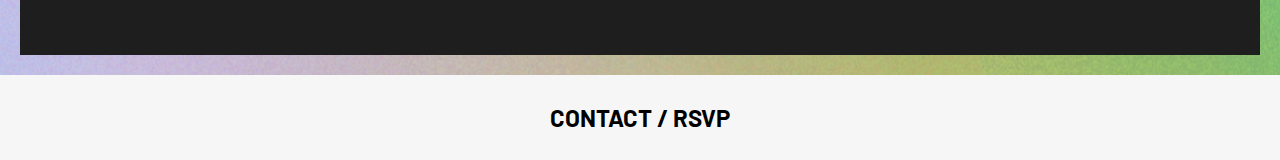
==== commit cf990990: "Add files via upload" ====
--- a/index.html
+++ b/index.html
@@ -234,122 +234,6 @@
 	</div>
 	<!-- fatemaStory -->
 
-	<!-- fatemaStory -->
-	<div class="fatemaStory fatemaStory2">
-		<div class="container">
-			<div class="row">
-				<div class="col-md-6 col-lg-6 col-xl-6 col-xxl-6 d-none d-md-block">
-					<div class="fatemaStoryImage float-start">
-						<img src="images/fatema2.jpg" alt="fatema" class="img-fluid">
-					</div>
-				</div>
-				<div class="col-md-6 col-lg-6 col-xl-6 col-xxl-6">
-					<div class="fatemaStoryDetail">
-						<span class="subTitle">Fatema’s Story</span>
-						<div class="blockTitle">
-							<h2>Staying could mean death, but the emotional escape was a success. Read how our nonprofit team evacuated Afghan journalist Fatema Hosseini to freedom.</h2>
-						</div>
-						<div class="fatemaStoryImage">
-							<img src="images/fatema2.jpg" alt="fatema" class="img-fluid d-block d-md-none">
-						</div>
-						<div class="detail">
-							<p>KABUL, Afghanistan – Every time I blinked awake, I would meet my mother’s eyes. My father, my brother and my baby sister were all asleep, sprawled across the floor in my dark apartment on the west edge of Kabul.</p>
-
-							<p>They had fled just before the Taliban ransacked their home in Herat, and now we were together for one more dusty sunrise. The Taliban had not yet knocked on my door, but we knew they would, the same way we knew that summer was cruel and the sky was brown and our freedoms were all a mirage.</p>
-
-							<div class="country">
-								<img src="images/usaCountry.png" alt="usaCountry" class="img-fluid">
-							</div>
-
-							<div class="continueButton">
-								<a class="btn btnSimpleBlack" href="javascript:void(0);" role="button">Continue reading</a>
-							</div>
-						</div>
-					</div>
-				</div>
-			</div>
-		</div>
-	</div>
-	<!-- fatemaStory -->
-
-	<!-- evacuations -->
-	<div class="evacuations commonCreamBg">
-		<div class="overlay-bg"></div>
-		<div class="container">
-			<div class="evacuationsContent">
-				<div class="row">
-					<div class="col-md-5 col-lg-5 col-xl-5 col-xxl-5">
-						<div class="evacuationsDetail">
-							<div class="blockTitle">
-								<h2>Evacuations 101</h2>
-							</div>
-							<div class="detail">
-								<p>During the event, hear success stories, challenges, and learn what it really means to evacuate each family.</p>
-								<p>This is a unique opportunity to save lives, and it's important to understand how your contributions can make massive impact for these Afghan families.</p>
-								<p>Discover the logistics and creative solutions that our volunteer group deploys to evacuate over 1,500 individuals from danger.</p>
-							</div>
-						</div>
-					</div>
-					<div class="col-md-7 col-lg-7 col-xl-7 col-xxl-7">
-						<div class="evacuationsImage">
-							<img src="images/evacuations.gif" alt="evacuations" class="img-fluid">
-						</div>
-					</div>
-				</div>
-			</div>
-		</div>
-	</div>
-	<!-- evacuations -->
-
-	<!-- auction-gallery -->
-	<div class="auction-gallery" data-scroll-index="0">
-		<div class="container">
-			<div class="grid row justify-content-center">
-				<div class="grid-item grid-text col-md-7 col-lg-6 col-xl-5 col-xxl-5 d-block d-sm-none">
-					<div class="text-block">
-						<div class="subTitle">
-							<h2>art by Habib olomi</h2>
-						</div>
-						<div class="sectionTitle fw700">
-							<h3>Auction for Afghanistan</h3>
-						</div>
-					</div>
-				</div>
-				<div class="grid-item col-sm-6 col-md-6 col-lg-6 col-xl-6 col-xxl-6">
-					<img src="images/piece-3.png" alt="piece-3" class="img-fluid">
-				</div>
-				<div class="grid-item col-sm-5 col-md-4 col-lg-4 col-xl-4 col-xxl-4">
-					<img src="images/habib-g.png" alt="habib-g" class="img-fluid">
-				</div>
-				<div class="grid-item col-sm-4 col-md-4 col-lg-3 col-xl-3 col-xxl-3">
-					<img src="images/piece-2.png" alt="piece-2" class="img-fluid">
-				</div>
-				<div class="grid-item col-sm-8 col-md-8 col-lg-8 col-xl-8 col-xxl-8">
-					<a href="auctionfor.html">
-						<img src="images/piece.png" alt="piece" class="img-fluid">
-					</a>
-				</div>
-				<div class="grid-item grid-text col-sm-8 col-md-7 col-lg-6 col-xl-5 col-xxl-5">
-					<div class="text-block">
-						<div class="subTitle d-none d-sm-block">
-							<h2>art by Habib olomi</h2>
-						</div>
-						<div class="sectionTitle fw700 d-none d-sm-block">
-							<h3>Auction for Afghanistan</h3>
-						</div>
-						<p>Lorem ipsum dolor sit amet, consectetur adipiscing elit. Faucibus velit, odio a in congue. Lorem laoreet id at nec. Dictum sed in convallis id volutpat id. Tristique nunc velit eros consectetur viverra vitae fringilla adipiscing magnis. Vitae ipsum, enim, phasellus ac, quam vel pellentesque condimentum.</p>
-						<p>Lorem ipsum dolor sit amet, consectetur adipiscing elit. Integer id velit laoreet mi pulvinar quis parturient. Cursus amet metus id massa vel adipiscing et et. Dignissim rutrum mauris egestas aliquam libero. Pellentesque lorem ridiculus tristique venenatis eu neque elementum vel. Sem dolor tortor erat sit enim mauris, ullamcorper nulla.</p>
-						<div class="artists-more">
-							<a class="btn btnSimpleWhite" href="javascript:void(0);" role="button">Read more</a>
-							<a class="btn btnSimpleWhite" href="javascript:void(0);" role="button">View artist’s site</a>
-						</div>
-					</div>
-				</div>
-			</div>
-		</div>
-	</div>
-	<!-- auction-gallery end -->
-
 	<!-- supporting -->
 	<div class="supporting text-center commonCreamBg">
 		<div class="container">
